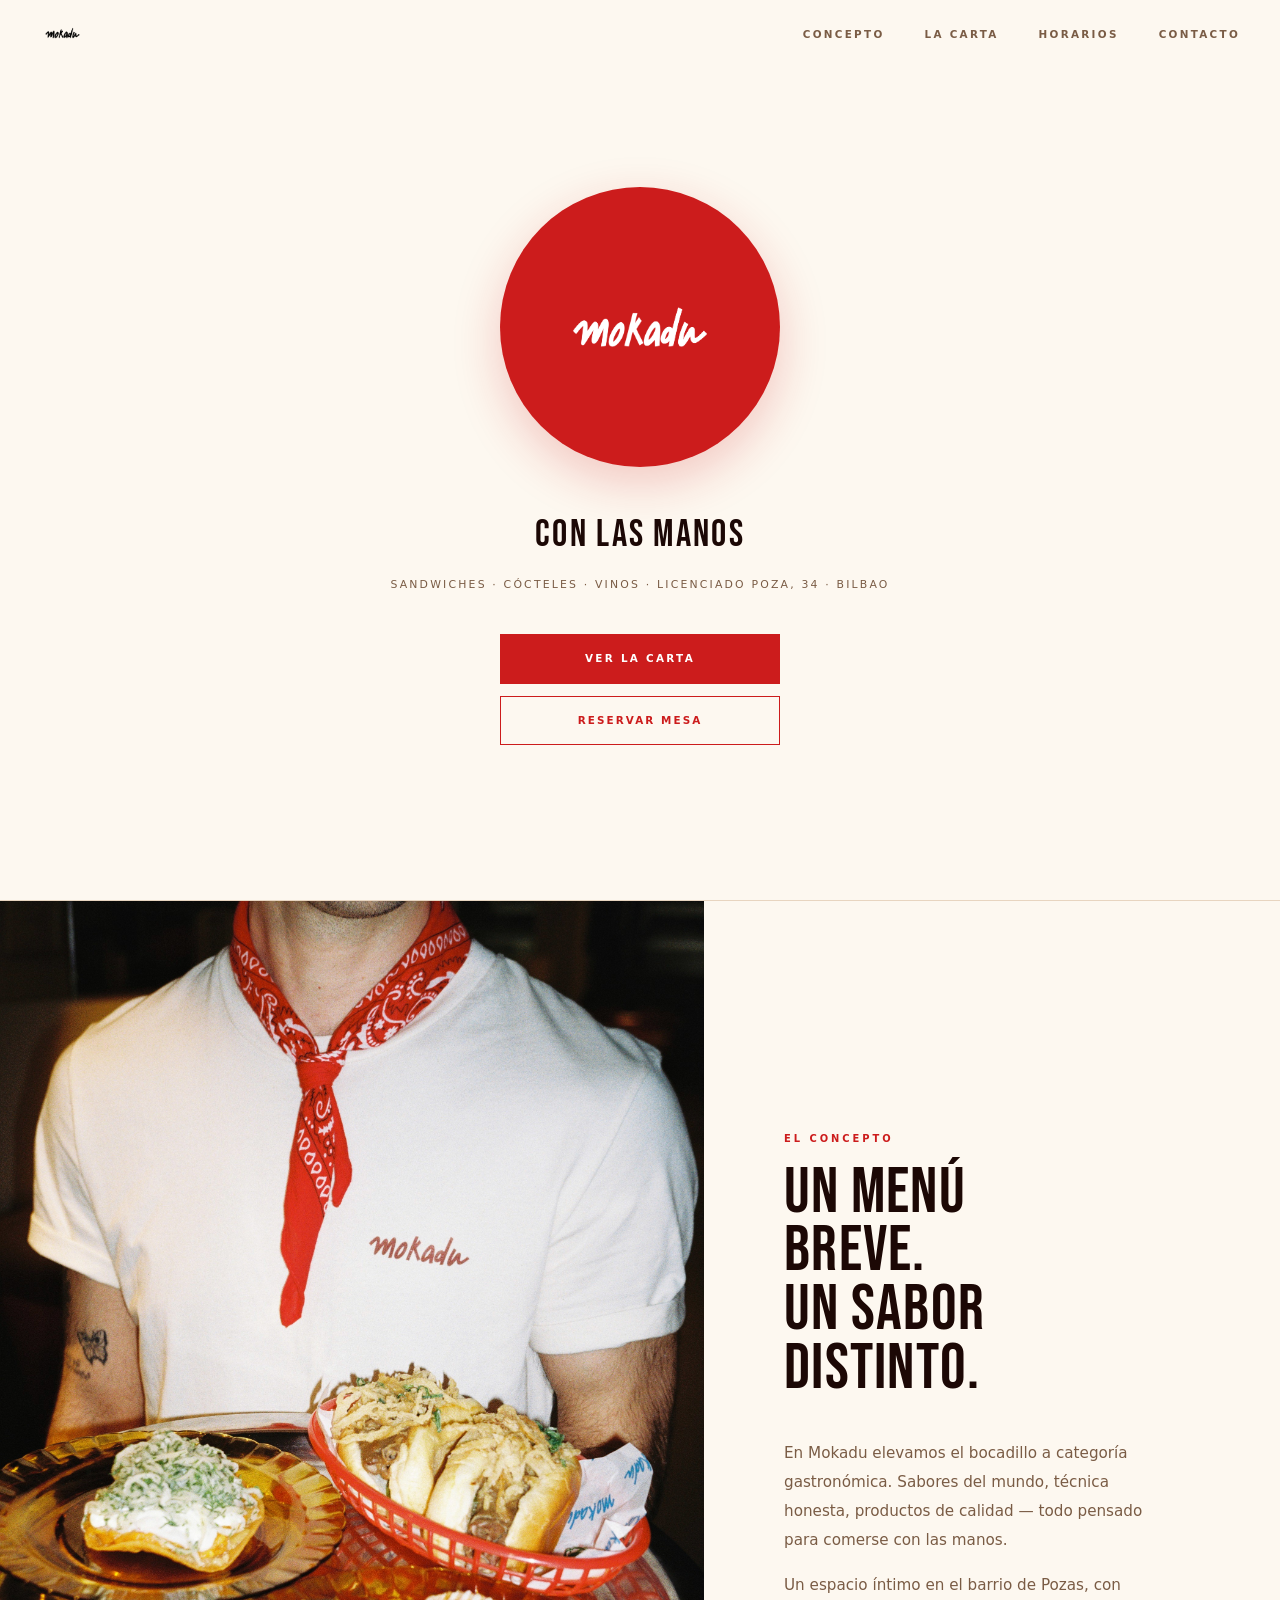
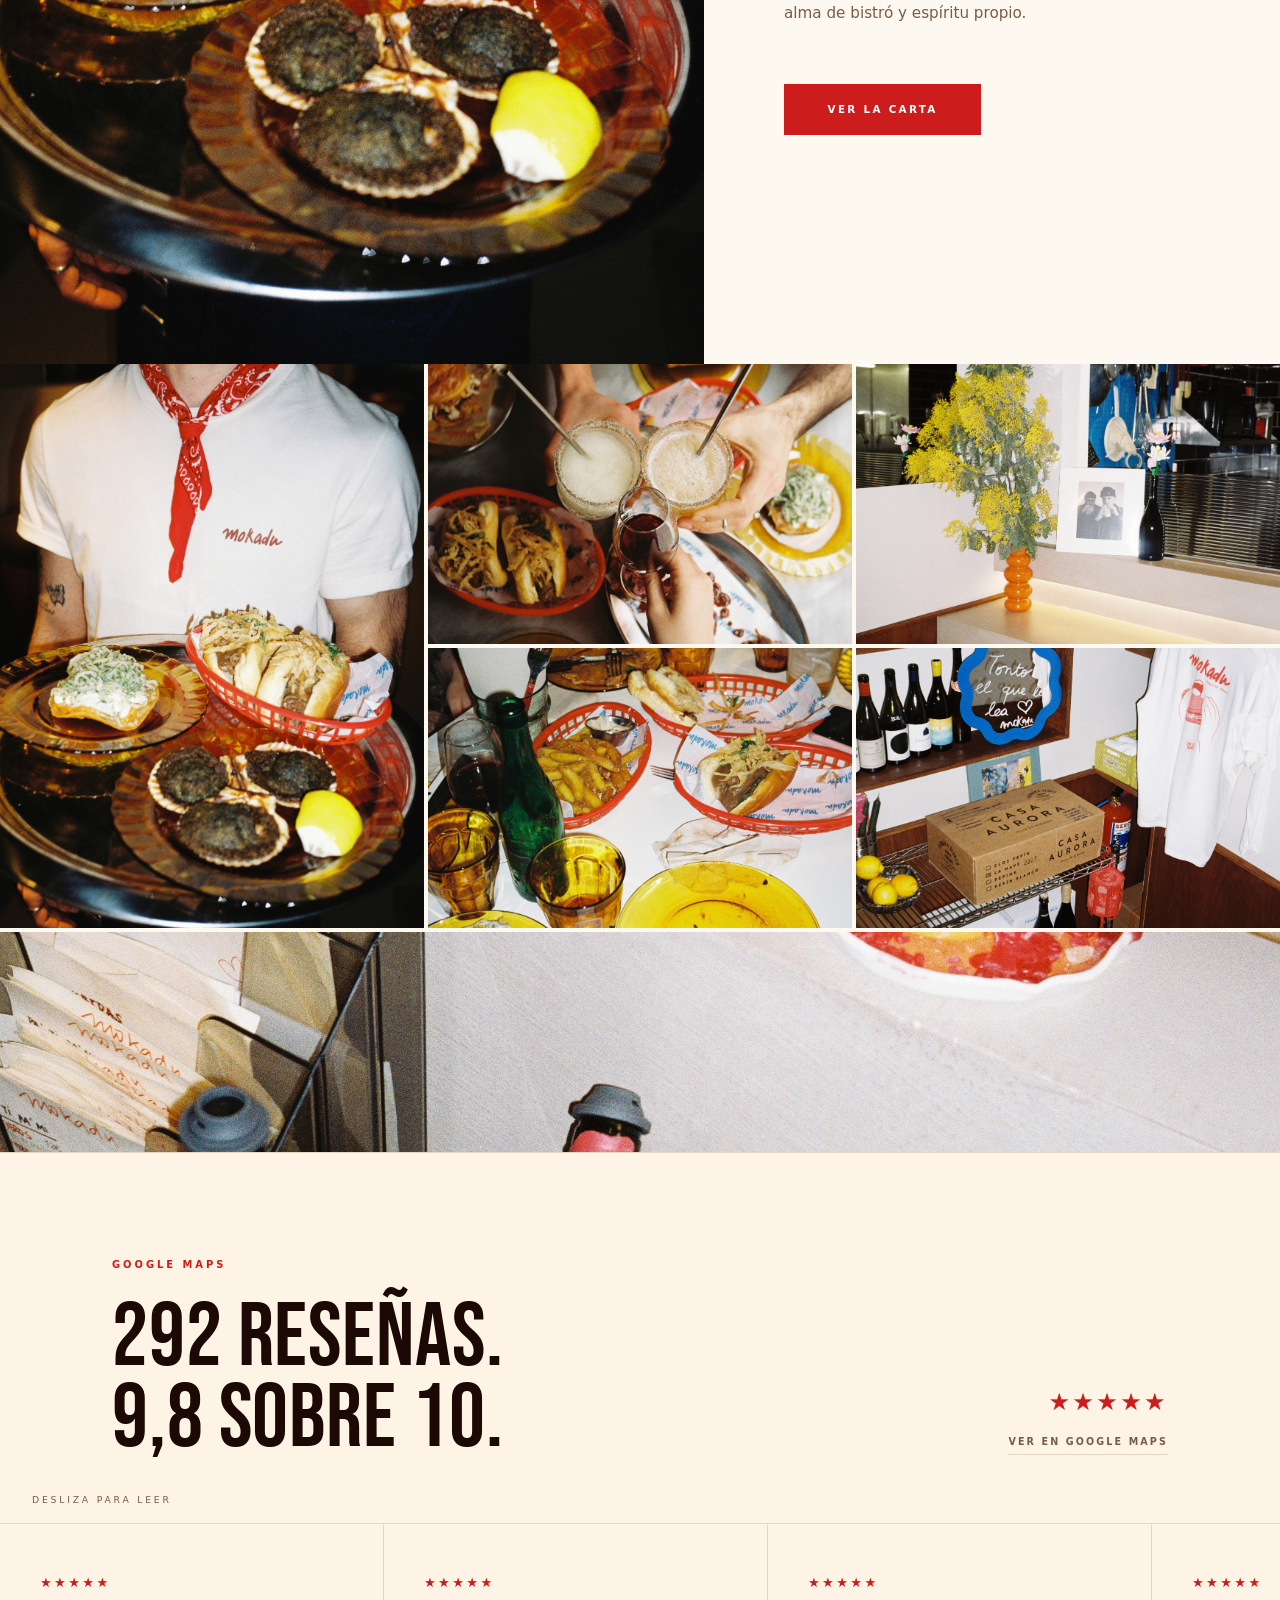
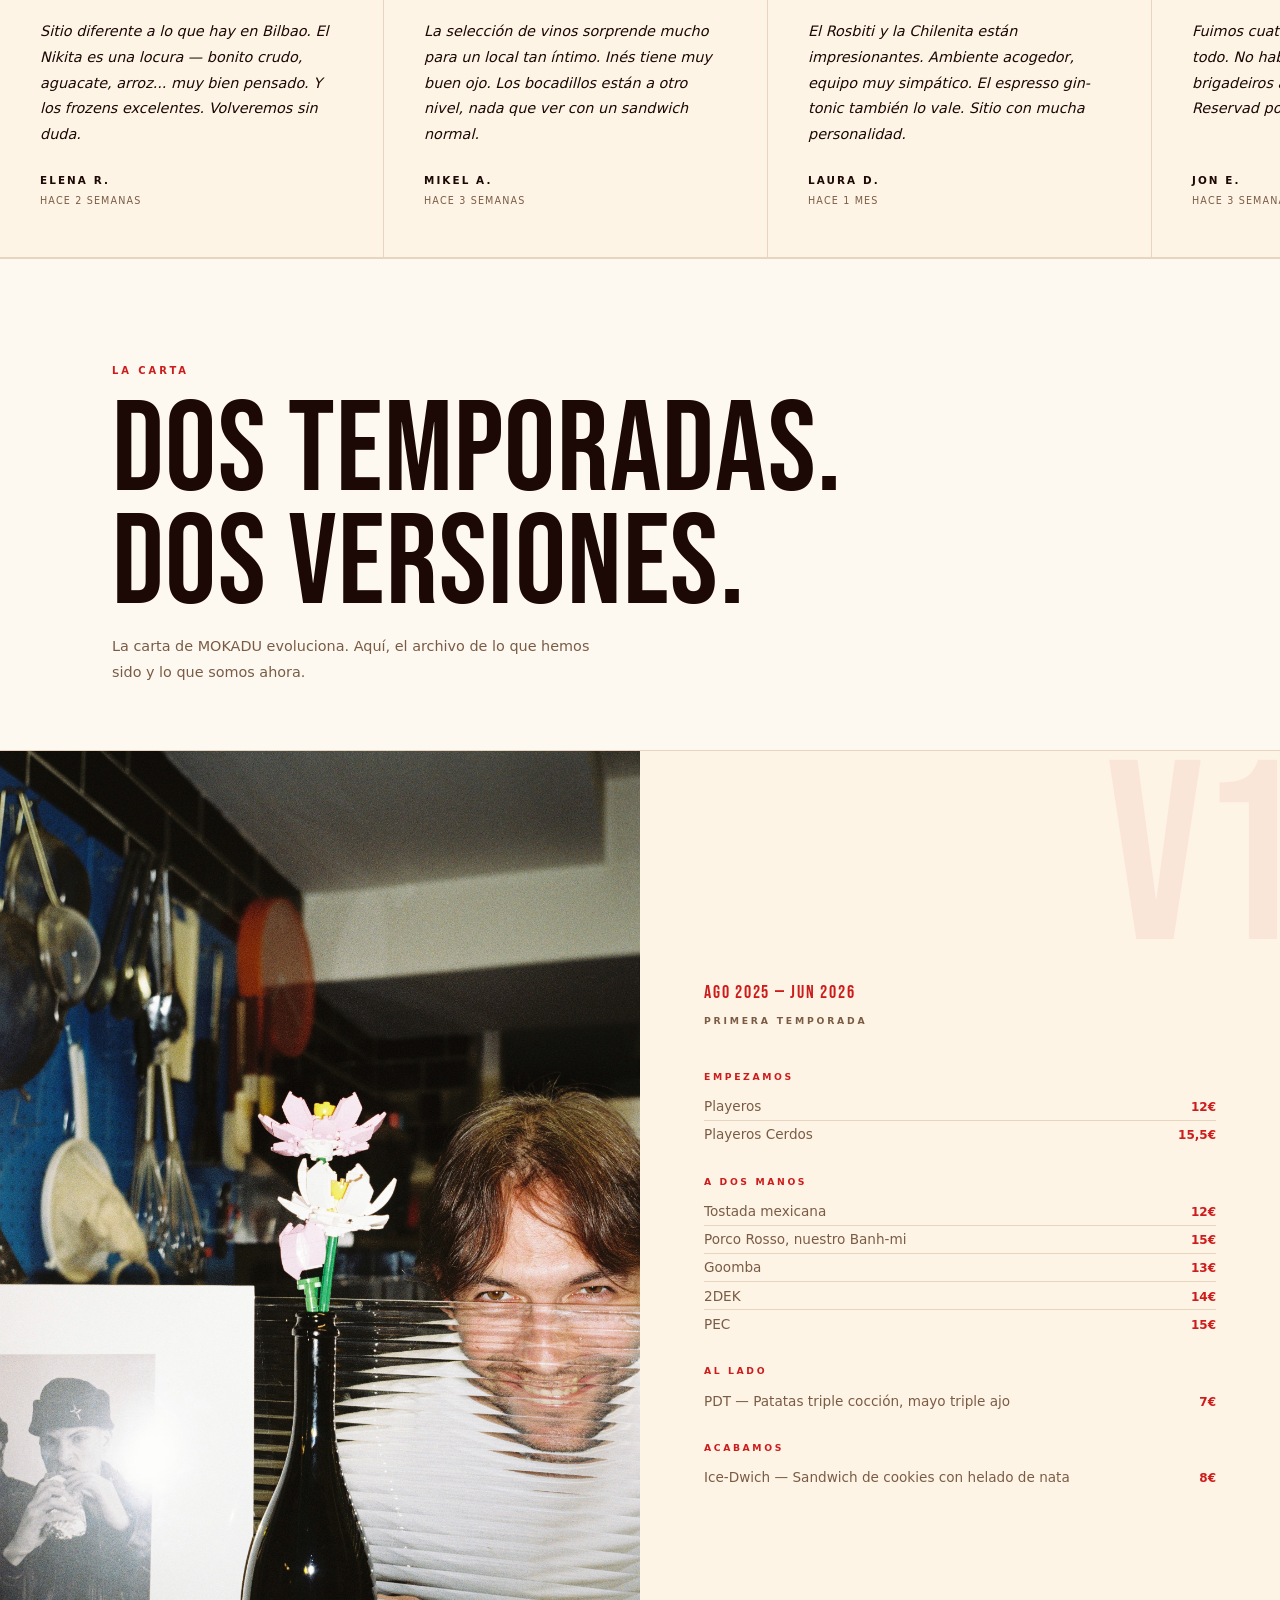
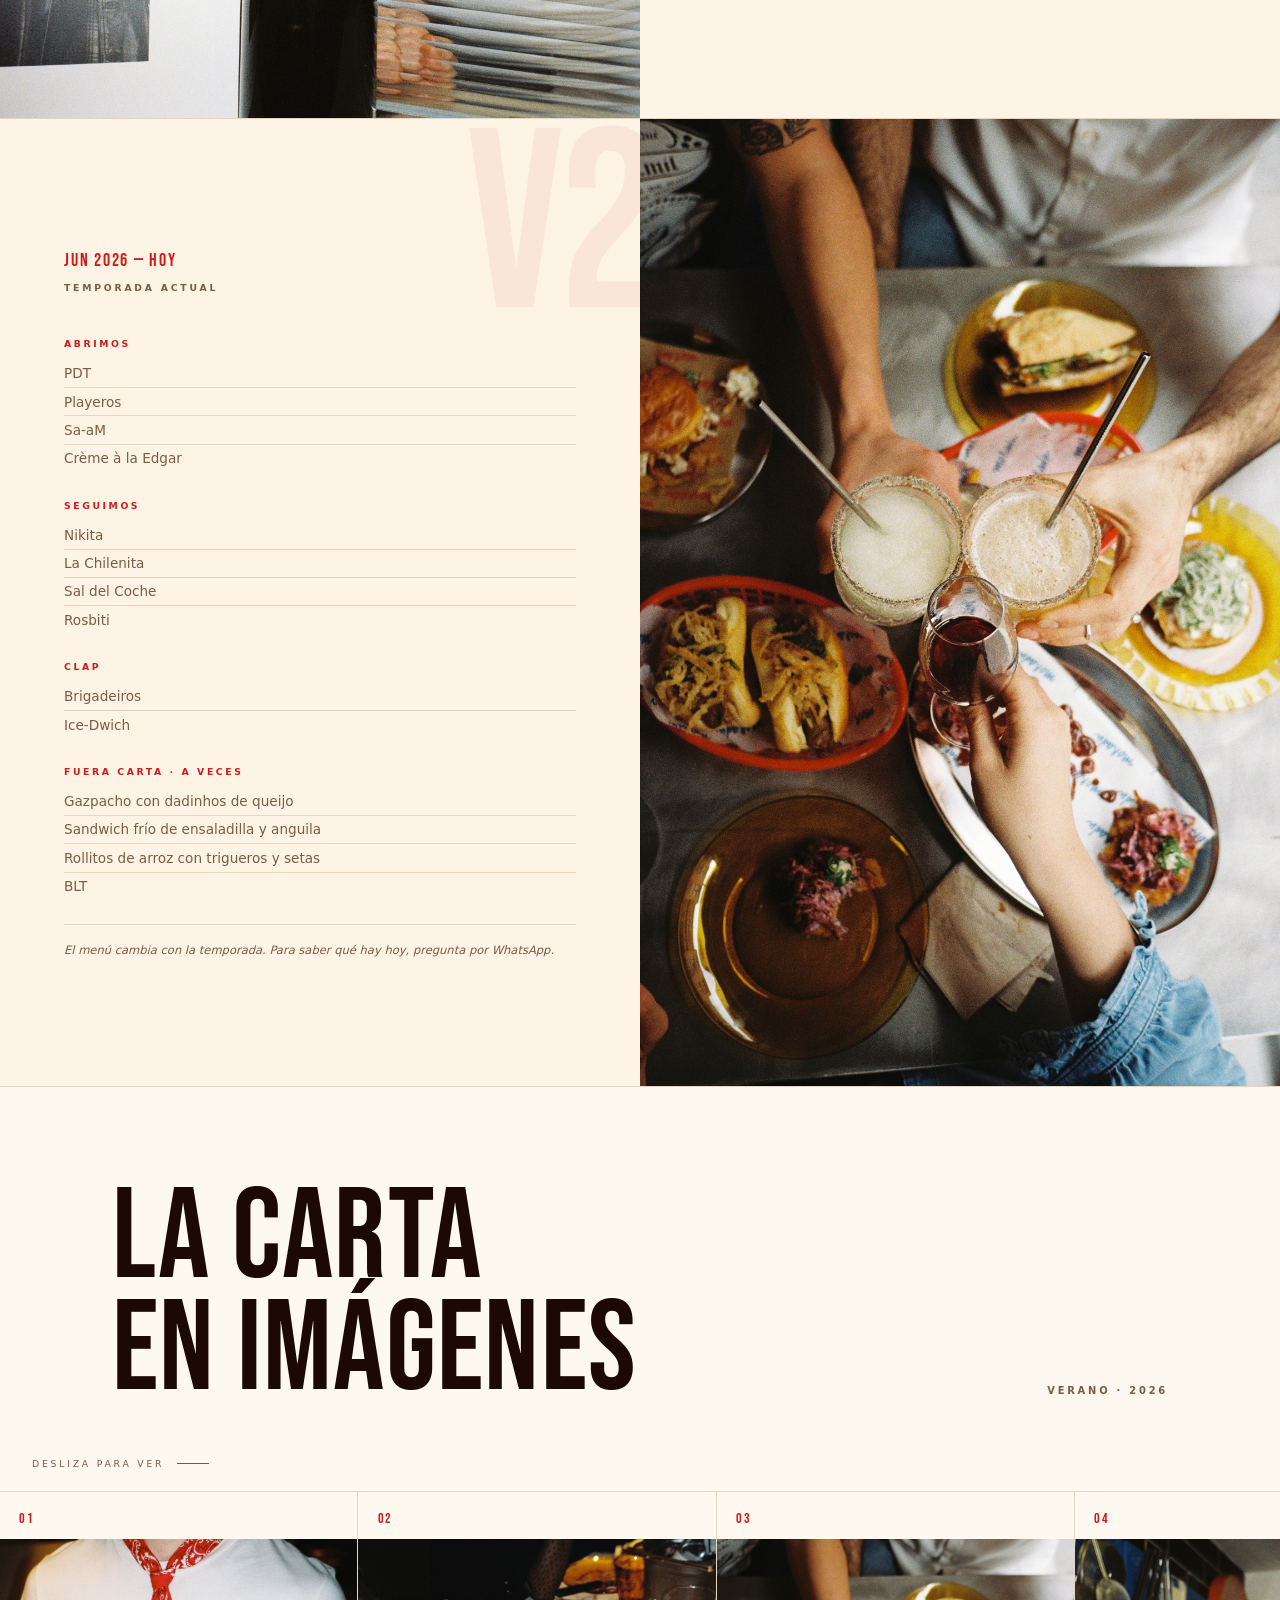
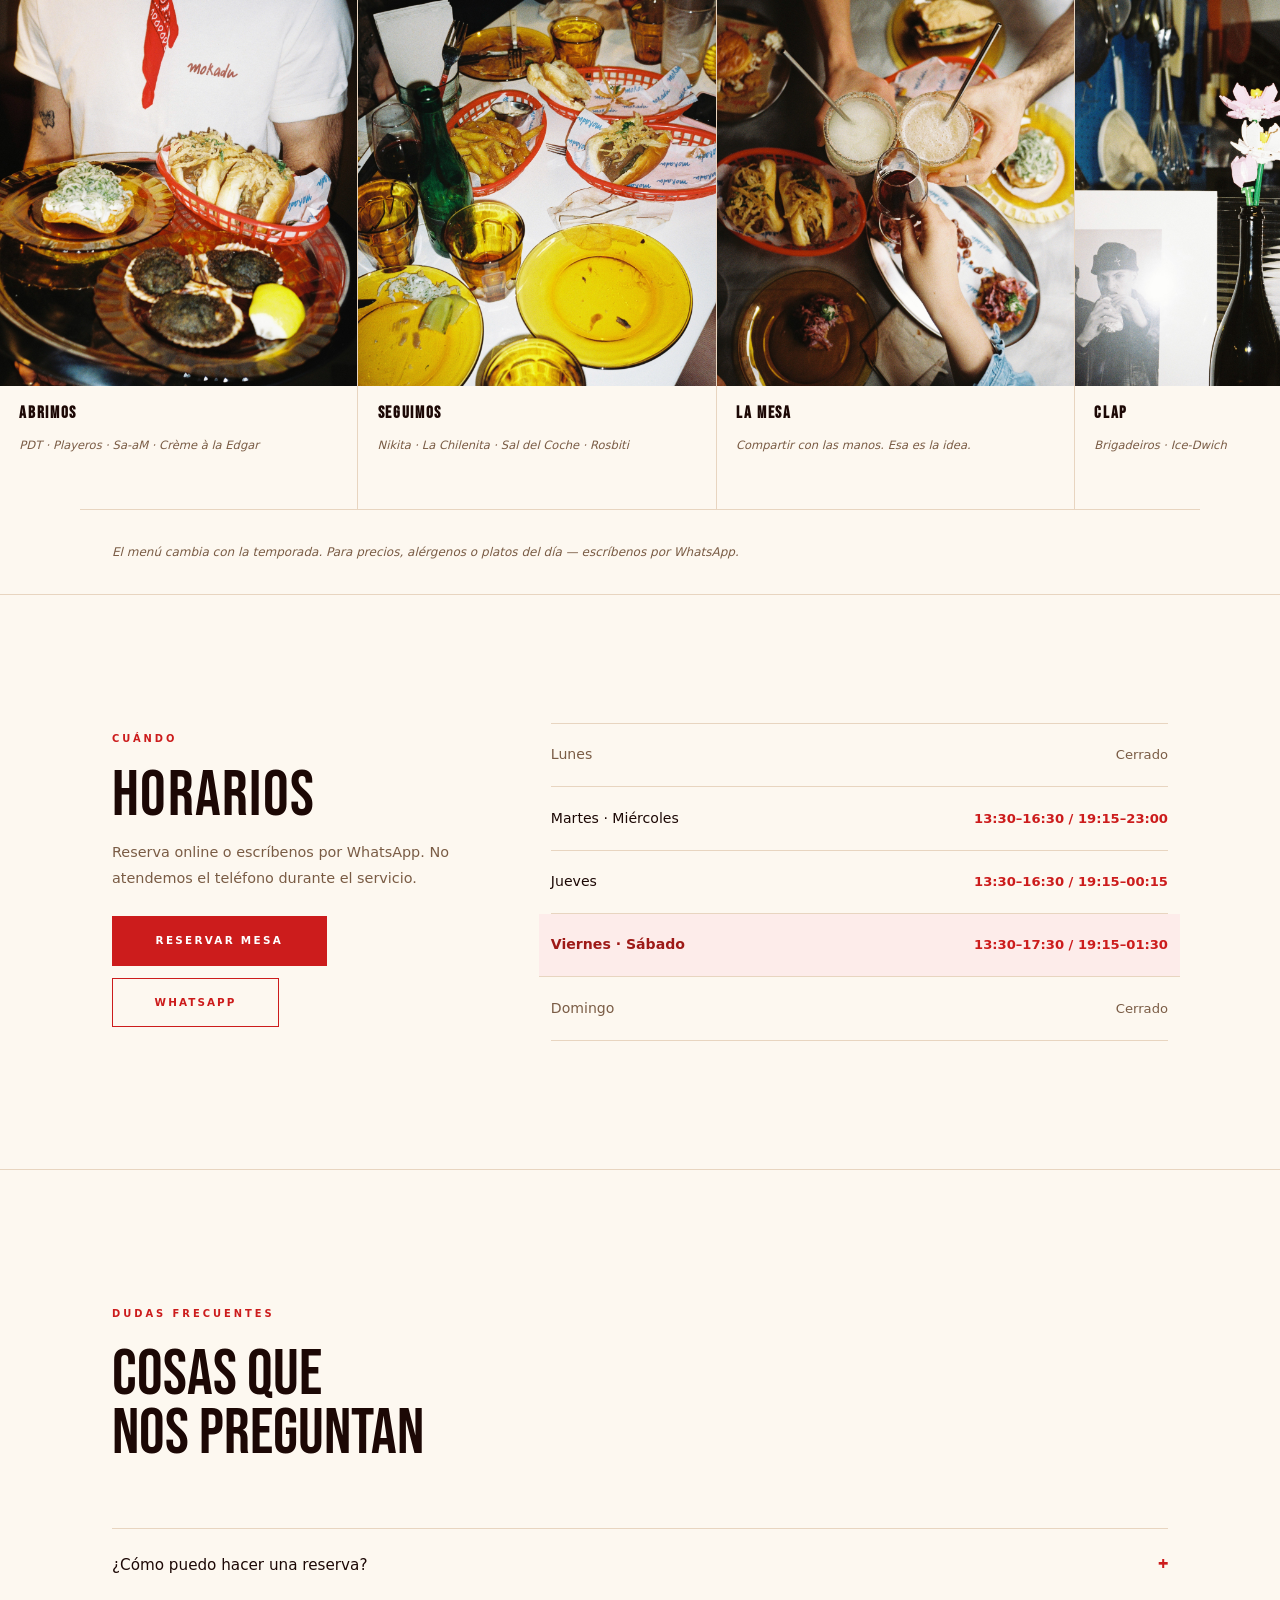
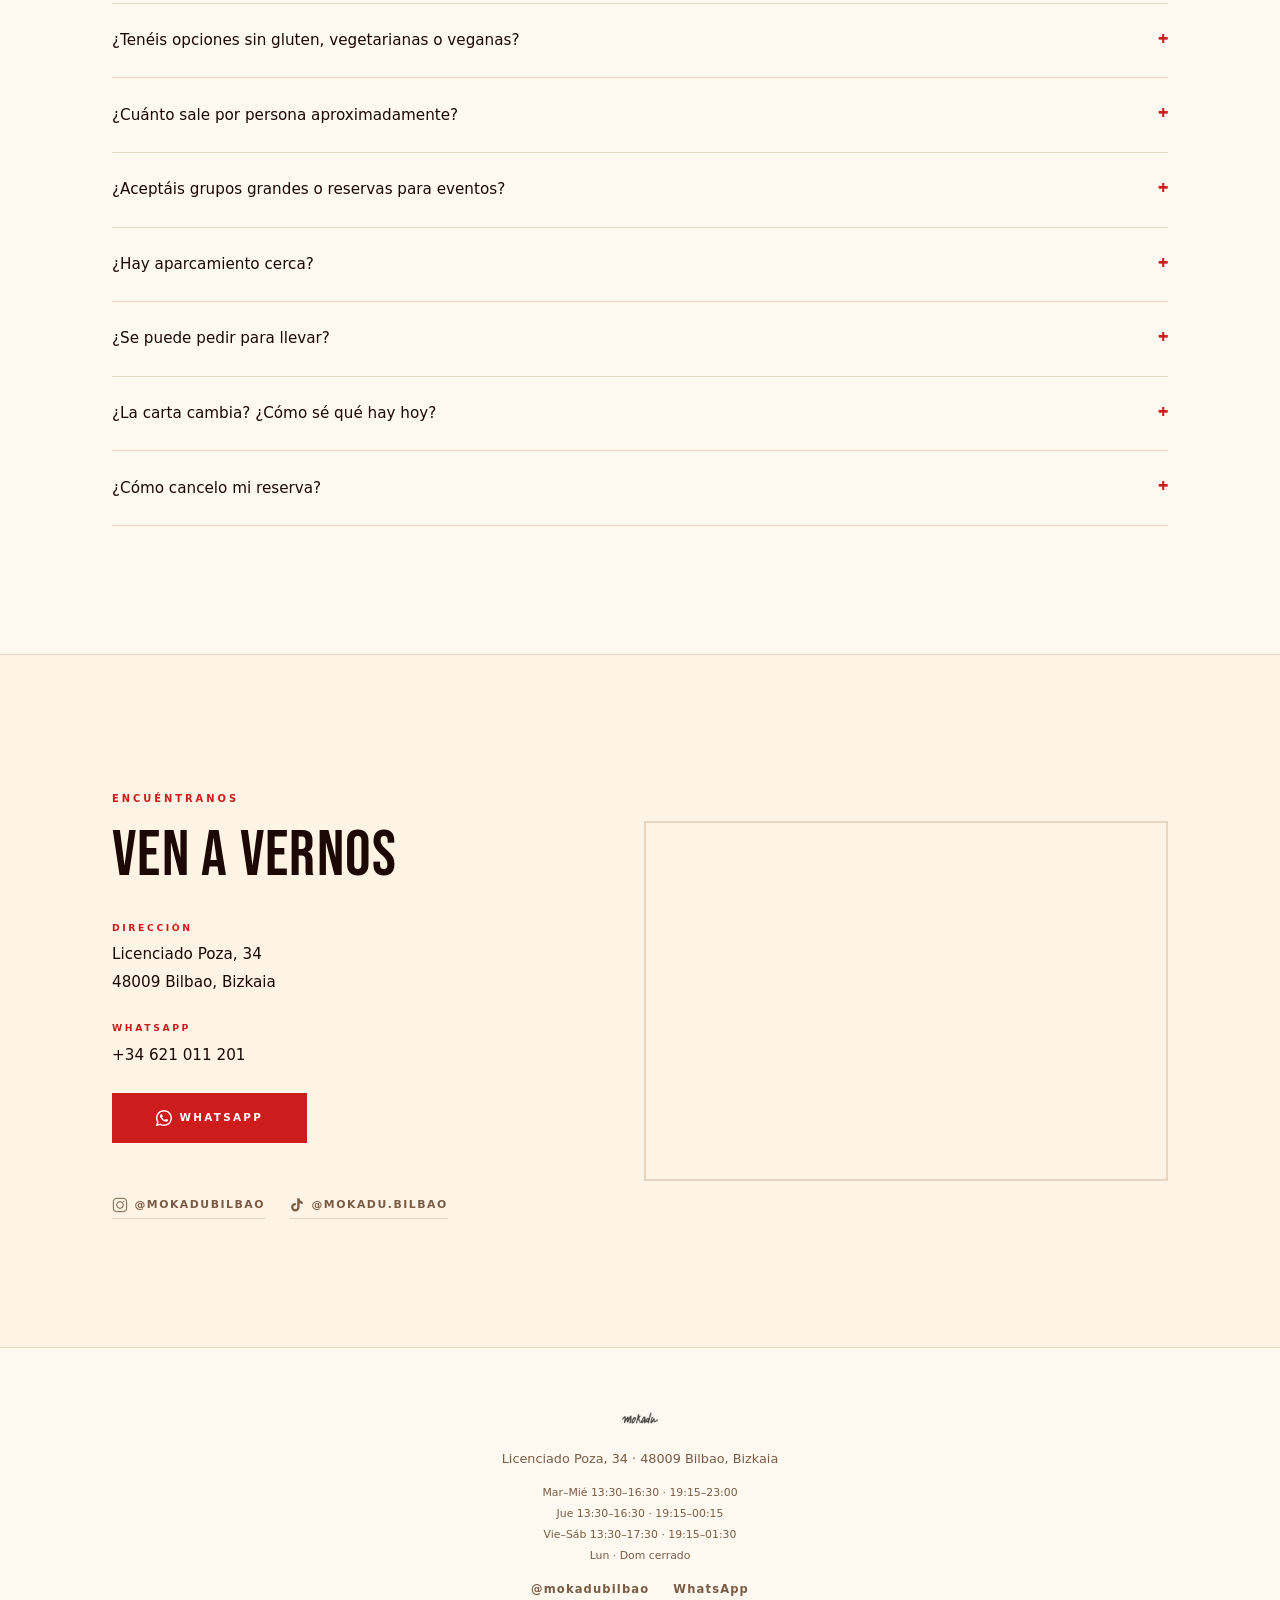
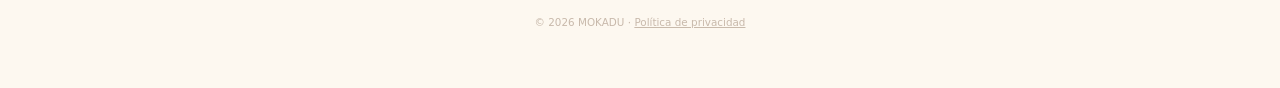
==== index.full.html @ 69df867a "chore: página próximamente mientras la web no está lista La web completa queda guardada en index.ful" ====
<!DOCTYPE html>
<html lang="es">
<head>
  <meta charset="UTF-8">
  <meta name="viewport" content="width=device-width, initial-scale=1.0">
  <meta name="robots" content="noindex, nofollow">
  <meta name="description" content="MOKADU — Restaurante de bocadillos, cócteles y vinos en el Ensanche de Bilbao. Licenciado Poza, 34. Cocina con las manos, sabores del mundo.">
  <meta name="keywords" content="restaurante Bilbao, bocadillos gourmet Bilbao, cócteles Bilbao, Licenciado Poza, bistro Bilbao, Ensanche Bilbao, sandwich Bilbao, mokadu">
  <meta property="og:title" content="MOKADU — Bilbao">
  <meta property="og:description" content="Bocadillos, cócteles y vinos en el corazón del Ensanche. Con las manos. Licenciado Poza, 34.">
  <meta property="og:type" content="restaurant">
  <title>MOKADU — Bocadillos, cócteles y vinos · Bilbao</title>
  <link rel="icon" type="image/png" href="img/logo-m.png">
  <link rel="stylesheet" href="css/style.css">
  <!-- BLOCK:colors -->
<style>:root {--bg:#fdf8f0;--bg-2:#fef4e6;--fg:#1c0805;--fg-muted:#7a5c45;--red:#cc1c1c;--red-dk:#9e1a17;--red-lt:#fdecea;--border:#e8d5c0;}</style>
<!-- /BLOCK:colors -->
</head>
<body>

  <!-- NAV -->
  <nav id="nav">
    <a href="#hero" class="nav-logo" aria-label="MOKADU — inicio">
      <img src="img/logo-negro.png" alt="MOKADU" class="nav-logo-img">
    </a>
    <button class="nav-toggle" aria-label="Abrir menú" aria-expanded="false">
      <span></span><span></span><span></span>
    </button>
    <ul class="nav-links" role="list">
      <li><a href="#concepto">Concepto</a></li>
      <li><a href="#historia">La carta</a></li>
      <li><a href="#horarios">Horarios</a></li>
      <li><a href="#contacto">Contacto</a></li>
    </ul>
  </nav>

  <!-- HERO -->
  <section id="hero">
    <div class="hero-content">
      <div class="hero-logo-circle" aria-label="MOKADU">
        <img src="img/logo-negro.png" alt="MOKADU">
      </div>
      <p class="hero-tagline">Con las manos</p>
      <p class="hero-sub">Sandwiches · Cócteles · Vinos · Licenciado Poza, 34 · Bilbao</p>
      <div class="hero-btns">
        <a href="#historia" class="btn-primary">Ver la carta</a>
        <a href="https://mokadu.myrestoo.net/v2?view=reservation&lang=es" target="_blank" rel="noopener noreferrer" class="btn-secondary">Reservar mesa</a>
      </div>
    </div>
  </section>

  <!-- CONCEPTO -->
  <section id="concepto">
    <div class="concepto-split-foto">
      <img src="img/foto-staff.jpg" alt="MOKADU — Con las manos, Bilbao">
    </div>
    <div class="concepto-split-texto reveal">
      <span class="section-label">El concepto</span>
      <h2>Un menú<br>breve.<br>Un sabor<br>distinto.</h2>
      <div class="concepto-body">
        <p>En Mokadu elevamos el bocadillo a categoría gastronómica. Sabores del mundo, técnica honesta, productos de calidad — todo pensado para comerse con las manos.</p>
        <p>Un espacio íntimo en el barrio de Pozas, con alma de bistró y espíritu propio.</p>
      </div>
      <a href="#historia" class="btn-primary">Ver la carta</a>
    </div>
  </section>

  <!-- FOTOS -->
  <section id="fotos" class="fotos-section">
    <div class="fotos-grid">
      <div class="foto-slot foto-slot--tall">
        <img src="img/foto-staff.jpg" alt="MOKADU — Con las manos">
      </div>
      <div class="foto-slot">
        <img src="img/foto-mesa.jpg" alt="La mesa completa en MOKADU">
      </div>
      <div class="foto-slot">
        <img src="img/foto-interior.jpg" alt="Interior de MOKADU">
      </div>
      <div class="foto-slot">
        <img src="img/foto-platos.jpg" alt="Platos en MOKADU">
      </div>
      <div class="foto-slot">
        <img src="img/foto-vinos.jpg" alt="Selección de vinos de pequeños productores">
      </div>
      <div class="foto-slot foto-slot--wide">
        <img src="img/foto-bar.jpg" alt="MOKADU — ambiente y vinos">
      </div>
    </div>
  </section>

  <!-- RESEÑAS -->
  <section id="resenas">

    <div class="resenas-header">
      <div class="resenas-titulo reveal">
        <span class="section-label">Google Maps</span>
        <h2>292 reseñas.<br>9,8 sobre 10.</h2>
      </div>
      <div class="resenas-meta reveal" aria-label="9,8 sobre 10 en Google Maps">
        <span class="resenas-stars-big">★★★★★</span>
        <a href="https://maps.google.com/?q=Mokadu+Licenciado+Poza+34+Bilbao" target="_blank" rel="noopener noreferrer" class="resenas-gmaps-link">Ver en Google Maps</a>
      </div>
    </div>

    <p class="resenas-scroll-hint">Desliza para leer</p>

    <div class="resenas-track" role="list">
      <!-- BLOCK:resenas -->
<div class="resena-card" role="listitem"><div class="resena-stars">★★★★★</div><p class="resena-texto">Sitio diferente a lo que hay en Bilbao. El Nikita es una locura — bonito crudo, aguacate, arroz... muy bien pensado. Y los frozens excelentes. Volveremos sin duda.</p><div class="resena-autor"><span class="resena-nombre">Elena R.</span><span class="resena-tiempo">Hace 2 semanas</span></div></div>
      <div class="resena-card" role="listitem"><div class="resena-stars">★★★★★</div><p class="resena-texto">La selección de vinos sorprende mucho para un local tan íntimo. Inés tiene muy buen ojo. Los bocadillos están a otro nivel, nada que ver con un sandwich normal.</p><div class="resena-autor"><span class="resena-nombre">Mikel A.</span><span class="resena-tiempo">Hace 3 semanas</span></div></div>
      <div class="resena-card" role="listitem"><div class="resena-stars">★★★★★</div><p class="resena-texto">El Rosbiti y la Chilenita están impresionantes. Ambiente acogedor, equipo muy simpático. El espresso gin-tonic también lo vale. Sitio con mucha personalidad.</p><div class="resena-autor"><span class="resena-nombre">Laura D.</span><span class="resena-tiempo">Hace 1 mes</span></div></div>
      <div class="resena-card" role="listitem"><div class="resena-stars">★★★★★</div><p class="resena-texto">Fuimos cuatro a cenar y pedimos casi todo. No había ningún plato malo. Los brigadeiros al final son adictivos. Reservad porque tiene poca mesa.</p><div class="resena-autor"><span class="resena-nombre">Jon E.</span><span class="resena-tiempo">Hace 3 semanas</span></div></div>
      <div class="resena-card" role="listitem"><div class="resena-stars">★★★★★</div><p class="resena-texto">De los mejores sitios que hemos probado en el Ensanche. El PDT para empezar es obligatorio. La carta cambia con la temporada, lo que mantiene las ganas de volver.</p><div class="resena-autor"><span class="resena-nombre">Itziar B.</span><span class="resena-tiempo">Hace 2 meses</span></div></div>
      <div class="resena-card" role="listitem"><div class="resena-stars">★★★★★</div><p class="resena-texto">Descubrimiento del año en Bilbao. Cócteles de calidad, vinos de pequeños productores muy bien seleccionados y comida muy elaborada. Todo a precio razonable.</p><div class="resena-autor"><span class="resena-nombre">Carlos V.</span><span class="resena-tiempo">Hace 1 mes</span></div></div>
<!-- /BLOCK:resenas -->
    </div>

  </section>

  <!-- HISTORIA DEL MENÚ -->
  <section id="historia">

    <div class="historia-intro reveal">
      <span class="section-label">La carta</span>
      <h2>Dos temporadas.<br>Dos versiones.</h2>
      <p>La carta de MOKADU evoluciona. Aquí, el archivo de lo que hemos sido y lo que somos ahora.</p>
    </div>

    <!-- BLOCK:historia -->
    <div class="hist-version v1 reveal">
      <div class="hist-foto">
        <img src="img/foto-cocina.jpg" alt="Mokadu V1 — la primera carta">
      </div>
      <div class="hist-texto">
        <span class="hist-v-bg" aria-hidden="true">V1</span>
        <p class="hist-fecha">Ago 2025 — Jun 2026</p>
        <span class="hist-v-label">Primera temporada</span>
        <div class="hist-menu">
          <div>
            <p class="hist-cat">Empezamos</p>
            <ul class="hist-platos">
              <li><span>Playeros</span><span class="hist-precio">12€</span></li>
              <li><span>Playeros Cerdos</span><span class="hist-precio">15,5€</span></li>
            </ul>
          </div>
          <div>
            <p class="hist-cat">A dos manos</p>
            <ul class="hist-platos">
              <li><span>Tostada mexicana</span><span class="hist-precio">12€</span></li>
              <li><span>Porco Rosso, nuestro Banh-mi</span><span class="hist-precio">15€</span></li>
              <li><span>Goomba</span><span class="hist-precio">13€</span></li>
              <li><span>2DEK</span><span class="hist-precio">14€</span></li>
              <li><span>PEC</span><span class="hist-precio">15€</span></li>
            </ul>
          </div>
          <div>
            <p class="hist-cat">Al lado</p>
            <ul class="hist-platos">
              <li><span>PDT — Patatas triple cocción, mayo triple ajo</span><span class="hist-precio">7€</span></li>
            </ul>
          </div>
          <div>
            <p class="hist-cat">Acabamos</p>
            <ul class="hist-platos">
              <li><span>Ice-Dwich — Sandwich de cookies con helado de nata</span><span class="hist-precio">8€</span></li>
            </ul>
          </div>
        </div>
      </div>
    </div>

    <div class="hist-version v2 reveal">
      <div class="hist-foto">
        <img src="img/foto-mesa.jpg" alt="Mokadu V2 — la carta actual">
      </div>
      <div class="hist-texto">
        <span class="hist-v-bg" aria-hidden="true">V2</span>
        <p class="hist-fecha">Jun 2026 — Hoy</p>
        <span class="hist-v-label">Temporada actual</span>
        <div class="hist-menu">
          <div>
            <p class="hist-cat">Abrimos</p>
            <ul class="hist-platos">
              <li>PDT</li>
              <li>Playeros</li>
              <li>Sa-aM</li>
              <li>Crème à la Edgar</li>
            </ul>
          </div>
          <div>
            <p class="hist-cat">Seguimos</p>
            <ul class="hist-platos">
              <li>Nikita</li>
              <li>La Chilenita</li>
              <li>Sal del Coche</li>
              <li>Rosbiti</li>
            </ul>
          </div>
          <div>
            <p class="hist-cat">Clap</p>
            <ul class="hist-platos">
              <li>Brigadeiros</li>
              <li>Ice-Dwich</li>
            </ul>
          </div>
          <div>
            <p class="hist-cat">Fuera carta · A veces</p>
            <ul class="hist-platos">
              <li>Gazpacho con dadinhos de queijo</li>
              <li>Sandwich frío de ensaladilla y anguila</li>
              <li>Rollitos de arroz con trigueros y setas</li>
              <li>BLT</li>
            </ul>
          </div>
        </div>
        <p class="hist-note">El menú cambia con la temporada. Para saber qué hay hoy, pregunta por WhatsApp.</p>
      </div>
    </div>
<!-- /BLOCK:historia -->

  </section>

  <!-- CARTA — Fotos -->
  <section id="carta">

    <div class="carta-header reveal">
      <h2>La carta<br>en imágenes</h2>
      <span class="carta-season">Verano · 2026</span>
    </div>

    <p class="carta-scroll-hint">Desliza para ver</p>

    <div class="carta-scroll-track" role="list">
      <!-- BLOCK:carta_carrusel -->
      <div class="carta-foto-item" role="listitem">
        <span class="carta-num">01</span>
        <div class="carta-img-wrap">
          <img src="img/foto-staff.jpg" alt="Abrimos — para empezar">
        </div>
        <div class="carta-caption">
          <strong>Abrimos</strong>
          <span>PDT · Playeros · Sa-aM · Crème à la Edgar</span>
        </div>
      </div>

      <div class="carta-foto-item" role="listitem">
        <span class="carta-num">02</span>
        <div class="carta-img-wrap">
          <img src="img/foto-platos.jpg" alt="Seguimos — los platos principales">
        </div>
        <div class="carta-caption">
          <strong>Seguimos</strong>
          <span>Nikita · La Chilenita · Sal del Coche · Rosbiti</span>
        </div>
      </div>

      <div class="carta-foto-item" role="listitem">
        <span class="carta-num">03</span>
        <div class="carta-img-wrap">
          <img src="img/foto-mesa.jpg" alt="La mesa completa">
        </div>
        <div class="carta-caption">
          <strong>La mesa</strong>
          <span>Compartir con las manos. Esa es la idea.</span>
        </div>
      </div>

      <div class="carta-foto-item" role="listitem">
        <span class="carta-num">04</span>
        <div class="carta-img-wrap">
          <img src="img/foto-cocina.jpg" alt="Clap — los postres">
        </div>
        <div class="carta-caption">
          <strong>Clap</strong>
          <span>Brigadeiros · Ice-Dwich</span>
        </div>
      </div>

      <div class="carta-foto-item" role="listitem">
        <span class="carta-num">05</span>
        <div class="carta-img-wrap">
          <img src="img/foto-bar.jpg" alt="Cócteles de autor">
        </div>
        <div class="carta-caption">
          <strong>Cócteles</strong>
          <span>Espresso Martini · Margabirra · Margarita Frozen · Porn Star</span>
        </div>
      </div>

      <div class="carta-foto-item" role="listitem">
        <span class="carta-num">06</span>
        <div class="carta-img-wrap">
          <img src="img/foto-vinos.jpg" alt="Vinos de pequeños productores">
        </div>
        <div class="carta-caption">
          <strong>Vinos</strong>
          <span>Selección de pequeños productores. Curada por Inés.</span>
        </div>
      </div>

      <div class="carta-foto-item" role="listitem">
        <span class="carta-num">07</span>
        <div class="carta-img-wrap">
          <img src="img/foto-interior.jpg" alt="El local — Licenciado Poza, 34">
        </div>
        <div class="carta-caption">
          <strong>El local</strong>
          <span>Licenciado Poza, 34 · Bilbao · Barrio de Pozas</span>
        </div>
      </div>

      <div class="carta-foto-item" role="listitem">
        <span class="carta-num">08</span>
        <div class="carta-img-wrap">
          <img src="img/foto-cocina2.jpg" alt="Detrás de la barra">
        </div>
        <div class="carta-caption">
          <strong>Detrás</strong>
          <span>La cocina de MOKADU. Donde empieza todo.</span>
        </div>
      </div>
<!-- /BLOCK:carta_carrusel -->
    </div>

    <p class="carta-footer-note">
      El menú cambia con la temporada. Para precios, alérgenos o platos del día — escríbenos por WhatsApp.
    </p>

  </section>

  <!-- HORARIOS -->
  <section id="horarios">
    <div class="container">
      <div class="horarios-grid">
        <div class="horarios-intro reveal">
          <span class="section-label">Cuándo</span>
          <h2>Horarios</h2>
          <p>Reserva online o escríbenos por WhatsApp. No atendemos el teléfono durante el servicio.</p>
          <a href="https://mokadu.myrestoo.net/v2?view=reservation&lang=es" target="_blank" rel="noopener noreferrer" class="btn-primary">Reservar mesa</a>
          <a href="https://wa.me/34621011201" target="_blank" rel="noopener noreferrer" class="btn-secondary" style="margin-top:0.75rem;">WhatsApp</a>
        </div>
        <div class="horarios-tabla reveal">
          <!-- BLOCK:horarios_tabla -->
          <div class="dia-row closed">
            <span class="dia">Lunes</span>
            <span class="hora">Cerrado</span>
          </div>
          <div class="dia-row">
            <span class="dia">Martes · Miércoles</span>
            <span class="hora">13:30–16:30 / 19:15–23:00</span>
          </div>
          <div class="dia-row">
            <span class="dia">Jueves</span>
            <span class="hora">13:30–16:30 / 19:15–00:15</span>
          </div>
          <div class="dia-row highlight">
            <span class="dia">Viernes · Sábado</span>
            <span class="hora">13:30–17:30 / 19:15–01:30</span>
          </div>
          <div class="dia-row closed">
            <span class="dia">Domingo</span>
            <span class="hora">Cerrado</span>
          </div>
<!-- /BLOCK:horarios_tabla -->
        </div>
      </div>
    </div>
  </section>

  <!-- PREGUNTAS FRECUENTES -->
  <section id="faq">
    <div class="container">

      <div class="faq-header reveal">
        <span class="section-label">Dudas frecuentes</span>
        <h2>Cosas que<br>nos preguntan</h2>
      </div>

      <div class="faq-list">
        <!-- BLOCK:faq -->
        <div class="faq-item">
          <button class="faq-q" aria-expanded="false">¿Cómo puedo hacer una reserva?</button>
          <div class="faq-a" role="region">Por <a href="https://mokadu.myrestoo.net/v2?view=reservation&lang=es" target="_blank" rel="noopener noreferrer">Restoo</a> (disponible 24h online) o escribiéndonos por WhatsApp. No atendemos el teléfono durante el servicio, así que reserva siempre por uno de esos dos canales.</div>
        </div>

        <div class="faq-item">
          <button class="faq-q" aria-expanded="false">¿Tenéis opciones sin gluten, vegetarianas o veganas?</button>
          <div class="faq-a" role="region">Sí. En la carta marcamos SG (sin gluten), AE (apto embarazadas), V (vegetariano) y Veg (vegano). Importante: todo puede contener trazas de gluten. Si tienes alergia grave, avísanos al reservar o al llegar.</div>
        </div>

        <div class="faq-item">
          <button class="faq-q" aria-expanded="false">¿Cuánto sale por persona aproximadamente?</button>
          <div class="faq-a" role="region">Unos 25–35€ por persona con bebida. Los entrantes van de 7 a 12,5€, los principales de 13 a 17€ y los postres de 6,80 a 8,50€. Los cócteles y frozens de 6,5 a 12€.</div>
        </div>

        <div class="faq-item">
          <button class="faq-q" aria-expanded="false">¿Aceptáis grupos grandes o reservas para eventos?</button>
          <div class="faq-a" role="region">Tenemos capacidad para más de 40 comensales. Para grupos o cumpleaños escríbenos por WhatsApp con antelación para coordinar. No hacemos cierres privados del local fuera de nuestro horario habitual.</div>
        </div>

        <div class="faq-item">
          <button class="faq-q" aria-expanded="false">¿Hay aparcamiento cerca?</button>
          <div class="faq-a" role="region">Sí, hay zona OTA delante del local y un parking público en la misma calle Licenciado Poza a pocos metros. También hay parada de EuskoTren y metro (Indautxu) a 5 minutos a pie.</div>
        </div>

        <div class="faq-item">
          <button class="faq-q" aria-expanded="false">¿Se puede pedir para llevar?</button>
          <div class="faq-a" role="region">No, los bocadillos están pensados para disfrutarlos en el momento y en el local. No hacemos servicio de take away ni delivery.</div>
        </div>

        <div class="faq-item">
          <button class="faq-q" aria-expanded="false">¿La carta cambia? ¿Cómo sé qué hay hoy?</button>
          <div class="faq-a" role="region">Sí, la carta evoluciona con la temporada y de vez en cuando hay platos fuera de carta. Para saber qué hay hoy o si hay especiales, escríbenos por WhatsApp — respondemos rápido.</div>
        </div>

        <div class="faq-item">
          <button class="faq-q" aria-expanded="false">¿Cómo cancelo mi reserva?</button>
          <div class="faq-a" role="region">Entra en <a href="https://mokadu.myrestoo.net/v2?view=reservation&lang=es" target="_blank" rel="noopener noreferrer">Restoo</a> y gestiona tu reserva desde el email de confirmación que recibiste. Si tienes algún problema, escríbenos por WhatsApp.</div>
        </div>
<!-- /BLOCK:faq -->
      </div>
    </div>
  </section>

  <!-- CONTACTO -->
  <section id="contacto">
    <div class="container">
      <div class="contacto-grid">
        <div class="contacto-info reveal">
          <span class="section-label">Encuéntranos</span>
          <h2>Ven a vernos</h2>
          <div class="contacto-dato">
            <span class="dato-label">Dirección</span>
            <span class="dato-valor">Licenciado Poza, 34<br>48009 Bilbao, Bizkaia</span>
          </div>
          <div class="contacto-dato">
            <span class="dato-label">WhatsApp</span>
            <a href="https://wa.me/34621011201" target="_blank" rel="noopener noreferrer" class="dato-valor link">+34 621 011 201</a>
          </div>
          <a href="https://wa.me/34621011201" target="_blank" rel="noopener noreferrer" class="btn-primary" style="display:inline-flex;align-items:center;gap:0.5rem;margin-bottom:1.5rem;">
            <svg width="16" height="16" fill="currentColor" viewBox="0 0 24 24"><path d="M17.472 14.382c-.297-.149-1.758-.867-2.03-.967-.273-.099-.471-.148-.67.15-.197.297-.767.966-.94 1.164-.173.199-.347.223-.644.075-.297-.15-1.255-.463-2.39-1.475-.883-.788-1.48-1.761-1.653-2.059-.173-.297-.018-.458.13-.606.134-.133.298-.347.446-.52.149-.174.198-.298.298-.497.099-.198.05-.371-.025-.52-.075-.149-.669-1.612-.916-2.207-.242-.579-.487-.5-.669-.51-.173-.008-.371-.01-.57-.01-.198 0-.52.074-.792.372-.272.297-1.04 1.016-1.04 2.479 0 1.462 1.065 2.875 1.213 3.074.149.198 2.096 3.2 5.077 4.487.709.306 1.262.489 1.694.625.712.227 1.36.195 1.871.118.571-.085 1.758-.719 2.006-1.413.248-.694.248-1.289.173-1.413-.074-.124-.272-.198-.57-.347z"/><path d="M12 0C5.373 0 0 5.373 0 12c0 2.122.554 4.118 1.523 5.851L.057 23.386a.5.5 0 0 0 .606.65l5.706-1.494A11.955 11.955 0 0 0 12 24c6.627 0 12-5.373 12-12S18.627 0 12 0zm0 21.818a9.818 9.818 0 0 1-5.017-1.378l-.36-.214-3.724.975.994-3.63-.234-.373A9.818 9.818 0 0 1 2.182 12C2.182 6.57 6.57 2.182 12 2.182S21.818 6.57 21.818 12 17.43 21.818 12 21.818z"/></svg>
            WhatsApp
          </a>
          <div class="contacto-social">
            <a href="https://www.instagram.com/mokadubilbao" target="_blank" rel="noopener noreferrer">
              <svg width="16" height="16" fill="none" stroke="currentColor" stroke-width="1.5" viewBox="0 0 24 24"><rect x="2" y="2" width="20" height="20" rx="5"/><circle cx="12" cy="12" r="5"/><circle cx="17.5" cy="6.5" r="1" fill="currentColor" stroke="none"/></svg>
              @mokadubilbao
            </a>
            <a href="https://www.tiktok.com/@mokadu.bilbao" target="_blank" rel="noopener noreferrer">
              <svg width="16" height="16" fill="currentColor" viewBox="0 0 24 24"><path d="M19.59 6.69a4.83 4.83 0 0 1-3.77-4.25V2h-3.45v13.67a2.89 2.89 0 0 1-2.88 2.5 2.89 2.89 0 0 1-2.89-2.89 2.89 2.89 0 0 1 2.89-2.89c.28 0 .54.04.79.1V9.01a6.3 6.3 0 0 0-.79-.05 6.34 6.34 0 0 0-6.34 6.34 6.34 6.34 0 0 0 6.34 6.34 6.34 6.34 0 0 0 6.33-6.34V8.93a8.19 8.19 0 0 0 4.79 1.54V7.02a4.86 4.86 0 0 1-1.02-.33z"/></svg>
              @mokadu.bilbao
            </a>
          </div>
        </div>
        <div class="contacto-mapa reveal">
          <iframe
            src="https://www.google.com/maps/embed?pb=!1m18!1m12!1m3!1d2906.24!2d-2.9281!3d43.2627!2m3!1f0!2f0!3f0!3m2!1i1024!2i768!4f13.1!3m3!1m2!1s0xd4e4f87c2b9e37d%3A0x0!2sLicenciado+Poza%2C+34%2C+48009+Bilbao!5e0!3m2!1ses!2ses!4v1"
            loading="lazy"
            referrerpolicy="no-referrer-when-downgrade"
            title="Ubicación de MOKADU"
            allowfullscreen>
          </iframe>
        </div>
      </div>
    </div>
  </section>

  <!-- FOOTER -->
  <footer>
    <div class="container">
      <div class="footer-inner">
        <img src="img/logo-negro.png" alt="MOKADU" class="footer-logo-img">
        <a href="https://maps.google.com/?q=Licenciado+Poza+34+Bilbao" target="_blank" rel="noopener noreferrer" class="footer-address">Licenciado Poza, 34 · 48009 Bilbao, Bizkaia</a>
        <div class="footer-hours">
          <!-- BLOCK:horarios_footer -->
          <span>Mar–Mié 13:30–16:30 · 19:15–23:00</span>
          <span>Jue 13:30–16:30 · 19:15–00:15</span>
          <span>Vie–Sáb 13:30–17:30 · 19:15–01:30</span>
          <span>Lun · Dom cerrado</span>
<!-- /BLOCK:horarios_footer -->
        </div>
        <div class="footer-social">
          <a href="https://www.instagram.com/mokadubilbao" target="_blank" rel="noopener noreferrer">@mokadubilbao</a>
          <a href="https://wa.me/34621011201" target="_blank" rel="noopener noreferrer">WhatsApp</a>
        </div>
        <p class="footer-copy">© 2026 MOKADU · <a href="/privacidad.html">Política de privacidad</a></p>
      </div>
    </div>
  </footer>

  <script src="js/main.js"></script>
</body>
</html>
---- css/style.css ----
/* =====================================
   MOKADU — Estilos
   ===================================== */

/* ── FUENTES LOCALES ── */
@font-face {
  font-family: 'Bebas Neue';
  src: url('../fonts/BebasNeue-Regular.ttf') format('truetype');
  font-weight: 400;
  font-display: swap;
}
@font-face {
  font-family: 'Bricolage Grotesque';
  src: url('../fonts/BricolageGrotesque-Light.ttf') format('truetype');
  font-weight: 300;
  font-display: swap;
}
@font-face {
  font-family: 'Bricolage Grotesque';
  src: url('../fonts/BricolageGrotesque-Regular.ttf') format('truetype');
  font-weight: 400;
  font-display: swap;
}
@font-face {
  font-family: 'Bricolage Grotesque';
  src: url('../fonts/BricolageGrotesque-SemiBold.ttf') format('truetype');
  font-weight: 600;
  font-display: swap;
}
@font-face {
  font-family: 'Bricolage Grotesque';
  src: url('../fonts/BricolageGrotesque-Bold.ttf') format('truetype');
  font-weight: 700;
  font-display: swap;
}

:root {
  --bg:       #fdf8f0;
  --bg-2:     #fef4e6;
  --fg:       #1c0805;
  --fg-muted: #7a5c45;
  --red:      #cc1c1c;
  --red-dk:   #9e1a17;
  --red-lt:   #fdecea;
  --border:   #e8d5c0;
  --display:  'Bebas Neue', Impact, sans-serif;
  --sans:     'Bricolage Grotesque', system-ui, sans-serif;
  --ease:     cubic-bezier(0.25, 0.46, 0.45, 0.94);
}

*, *::before, *::after { box-sizing: border-box; margin: 0; padding: 0; }
html { scroll-behavior: smooth; }

body {
  background: var(--bg);
  color: var(--fg);
  font-family: var(--sans);
  font-weight: 300;
  line-height: 1.7;
  overflow-x: hidden;
}

img { max-width: 100%; display: block; }
a { color: inherit; }

.container {
  max-width: 1120px;
  margin: 0 auto;
  padding: 0 2rem;
}

.section-label {
  display: inline-block;
  font-size: 0.62rem;
  font-weight: 600;
  letter-spacing: 0.3em;
  text-transform: uppercase;
  color: var(--red);
  margin-bottom: 1rem;
  font-family: var(--sans);
}

.hidden { display: none !important; }

/* ── REVEAL ── */
.reveal {
  opacity: 0;
  transform: translateY(24px);
  transition: opacity 0.7s var(--ease), transform 0.7s var(--ease);
}
.reveal.visible { opacity: 1; transform: none; }

/* ── NAV ── */
#nav {
  position: fixed;
  inset: 0 0 auto;
  z-index: 200;
  display: flex;
  align-items: center;
  justify-content: space-between;
  padding: 1.2rem 2.5rem;
  transition: background 0.4s var(--ease), padding 0.4s var(--ease), box-shadow 0.4s;
}

#nav.scrolled {
  background: rgba(253, 248, 240, 0.97);
  padding: 0.8rem 2.5rem;
  box-shadow: 0 1px 0 var(--border);
}

.nav-logo {
  display: flex;
  align-items: center;
  text-decoration: none;
  line-height: 1;
}

.nav-logo-img {
  height: 26px;
  width: auto;
  display: block;
}

.nav-links {
  list-style: none;
  display: flex;
  gap: 2.5rem;
}

.nav-links a {
  font-size: 0.65rem;
  font-weight: 600;
  letter-spacing: 0.22em;
  text-transform: uppercase;
  color: var(--fg-muted);
  text-decoration: none;
  transition: color 0.3s;
  font-family: var(--sans);
}
.nav-links a:hover { color: var(--red); }

.nav-toggle {
  display: none;
  flex-direction: column;
  gap: 5px;
  background: none;
  border: none;
  cursor: pointer;
  padding: 6px;
  z-index: 10;
}
.nav-toggle span {
  display: block;
  width: 22px;
  height: 1.5px;
  background: var(--fg);
  transition: transform 0.35s var(--ease), opacity 0.35s;
}
.nav-toggle.open span:nth-child(1) { transform: translateY(6.5px) rotate(45deg); }
.nav-toggle.open span:nth-child(2) { opacity: 0; }
.nav-toggle.open span:nth-child(3) { transform: translateY(-6.5px) rotate(-45deg); }

/* ── HERO ── */
#hero {
  position: relative;
  min-height: 100svh;
  display: flex;
  align-items: center;
  justify-content: center;
  text-align: center;
  padding: 7rem 2rem 5rem;
  background: var(--bg);
}

.hero-content { max-width: 600px; }

.hero-logo-circle {
  width: clamp(180px, 28vw, 280px);
  height: clamp(180px, 28vw, 280px);
  border-radius: 50%;
  background: var(--red);
  display: flex;
  align-items: center;
  justify-content: center;
  margin: 0 auto 2.2rem;
  box-shadow: 0 16px 48px rgba(204,28,28,0.22);
  opacity: 0;
  animation: scaleIn 0.8s var(--ease) 0.2s forwards;
  padding: 2.2rem;
}

.hero-logo-circle img {
  width: 85%;
  height: auto;
  filter: brightness(0) invert(1);
}

.hero-tagline {
  font-family: var(--display);
  font-size: clamp(1.6rem, 3.5vw, 2.4rem);
  font-weight: 400;
  letter-spacing: 0.06em;
  color: var(--fg);
  text-transform: uppercase;
  margin-bottom: 0.5rem;
  opacity: 0;
  animation: fadeUp 0.9s var(--ease) 0.65s forwards;
}

.hero-sub {
  font-size: 0.68rem;
  letter-spacing: 0.2em;
  text-transform: uppercase;
  color: var(--fg-muted);
  margin-bottom: 2.5rem;
  opacity: 0;
  animation: fadeUp 0.9s var(--ease) 0.8s forwards;
  font-family: var(--sans);
}

.btn-primary {
  display: inline-block;
  padding: 0.9rem 2.6rem;
  background: var(--red);
  color: #fff;
  text-decoration: none;
  font-size: 0.65rem;
  font-weight: 600;
  letter-spacing: 0.22em;
  text-transform: uppercase;
  border: 2px solid var(--red);
  transition: background 0.3s, color 0.3s;
  font-family: var(--sans);
  opacity: 0;
  animation: fadeUp 0.9s var(--ease) 0.95s forwards;
}
.btn-primary:hover { background: transparent; color: var(--red); }

.btn-secondary {
  display: inline-block;
  padding: 0.9rem 2.6rem;
  background: transparent;
  color: var(--red);
  border: 1px solid var(--red);
  font-family: var(--sans);
  font-size: 0.65rem;
  font-weight: 600;
  letter-spacing: 0.2em;
  text-transform: uppercase;
  text-decoration: none;
  transition: background 0.3s, color 0.3s;
}
.btn-secondary:hover { background: var(--red); color: #fff; }

.hero-btns {
  display: flex;
  flex-direction: column;
  align-items: center;
  gap: 0.75rem;
  opacity: 0;
  animation: fadeUp 0.9s var(--ease) 0.95s forwards;
}

.hero-btns .btn-primary,
.hero-btns .btn-secondary {
  animation: none;
  opacity: 1;
  width: 100%;
  max-width: 280px;
  text-align: center;
}

@keyframes fadeUp {
  from { opacity: 0; transform: translateY(18px); }
  to   { opacity: 1; transform: none; }
}
@keyframes scaleIn {
  from { opacity: 0; transform: scale(0.75); }
  to   { opacity: 1; transform: scale(1); }
}
/* ── CONCEPTO (SPLIT EDITORIAL) ── */
#concepto {
  display: grid;
  grid-template-columns: 55fr 45fr;
  min-height: 88vh;
  border-top: 1px solid var(--border);
}

.concepto-split-foto {
  overflow: hidden;
  background: var(--fg);
  position: relative;
}

.concepto-split-foto img {
  width: 100%;
  height: 100%;
  object-fit: cover;
  display: block;
  transition: transform 1s var(--ease);
}

.concepto-split-foto:hover img { transform: scale(1.03); }

.concepto-split-texto {
  display: flex;
  flex-direction: column;
  justify-content: center;
  padding: 6rem 5rem;
  background: var(--bg);
  position: relative;
}

.concepto-split-texto h2 {
  font-family: var(--display);
  font-size: clamp(3.2rem, 5vw, 6.2rem);
  font-weight: 400;
  letter-spacing: 0.02em;
  text-transform: uppercase;
  line-height: 0.92;
  margin-bottom: 2.5rem;
  color: var(--fg);
}

.concepto-body { margin-bottom: 2.5rem; }

.concepto-body p {
  color: var(--fg-muted);
  font-size: 0.95rem;
  line-height: 1.9;
  margin-bottom: 1rem;
  font-weight: 300;
  max-width: 38ch;
}

.concepto-split-texto .btn-primary {
  animation: none;
  opacity: 1;
  align-self: flex-start;
}

/* ── FOTOS ── */
.fotos-section {
  padding: 0;
  overflow: hidden;
}

.fotos-grid {
  display: grid;
  grid-template-columns: repeat(3, 1fr);
  grid-template-rows: 280px 280px 220px;
  gap: 4px;
}

.foto-slot {
  overflow: hidden;
  background: #1c0805;
}

.foto-slot img {
  width: 100%;
  height: 100%;
  object-fit: cover;
  transition: transform 0.6s var(--ease);
}

.foto-slot:hover img { transform: scale(1.04); }

.foto-slot--tall { grid-row: span 2; }
.foto-slot--wide { grid-column: span 3; }

/* ── RESEÑAS ── */
#resenas {
  border-top: 1px solid var(--border);
  background: var(--bg-2);
}

.resenas-header {
  padding: 6rem 2rem 2rem;
  max-width: 1120px;
  margin: 0 auto;
  display: flex;
  align-items: flex-end;
  justify-content: space-between;
  gap: 2rem;
}

.resenas-titulo h2 {
  font-family: var(--display);
  font-size: clamp(3rem, 7vw, 7rem);
  font-weight: 400;
  text-transform: uppercase;
  line-height: 0.9;
  letter-spacing: 0.01em;
  color: var(--fg);
  margin-top: 0.5rem;
}

.resenas-meta {
  display: flex;
  flex-direction: column;
  align-items: flex-end;
  gap: 0.7rem;
  flex-shrink: 0;
  padding-bottom: 0.3rem;
}

.resenas-stars-big {
  font-size: 1.5rem;
  color: var(--red);
  letter-spacing: 0.1em;
}

.resenas-gmaps-link {
  font-size: 0.6rem;
  letter-spacing: 0.22em;
  text-transform: uppercase;
  color: var(--fg-muted);
  text-decoration: none;
  font-weight: 600;
  font-family: var(--sans);
  border-bottom: 1px solid var(--border);
  padding-bottom: 0.2rem;
  transition: color 0.3s, border-color 0.3s;
}
.resenas-gmaps-link:hover { color: var(--red); border-color: var(--red); }

.resenas-scroll-hint {
  padding: 0 2rem 1rem;
  font-size: 0.58rem;
  letter-spacing: 0.3em;
  text-transform: uppercase;
  color: var(--fg-muted);
  font-family: var(--sans);
}

.resenas-track {
  display: flex;
  overflow-x: auto;
  scroll-snap-type: x mandatory;
  -webkit-overflow-scrolling: touch;
  scrollbar-width: none;
  cursor: grab;
  border-top: 1px solid var(--border);
  border-bottom: 1px solid var(--border);
}
.resenas-track::-webkit-scrollbar { display: none; }
.resenas-track.grabbing { cursor: grabbing; }

.resena-card {
  flex: 0 0 clamp(280px, 30vw, 400px);
  scroll-snap-align: start;
  padding: 3rem 2.5rem;
  border-right: 1px solid var(--border);
  display: flex;
  flex-direction: column;
  gap: 1.5rem;
}
.resena-card:last-child { border-right: none; }

.resena-stars {
  color: var(--red);
  font-size: 0.82rem;
  letter-spacing: 0.18em;
}

.resena-texto {
  font-size: 0.9rem;
  line-height: 1.8;
  color: var(--fg);
  font-weight: 300;
  font-style: italic;
  flex: 1;
}

.resena-autor {
  display: flex;
  flex-direction: column;
  gap: 0.2rem;
}

.resena-nombre {
  font-size: 0.65rem;
  letter-spacing: 0.2em;
  text-transform: uppercase;
  color: var(--fg);
  font-weight: 600;
  font-family: var(--sans);
}

.resena-tiempo {
  font-size: 0.6rem;
  letter-spacing: 0.12em;
  text-transform: uppercase;
  color: var(--fg-muted);
  font-weight: 300;
}

/* ── HISTORIA DEL MENÚ ── */
#historia {
  border-top: 1px solid var(--border);
}

.historia-intro {
  padding: 6rem 2rem 4rem;
  max-width: 1120px;
  margin: 0 auto;
}

.historia-intro h2 {
  font-family: var(--display);
  font-size: clamp(4rem, 10vw, 9rem);
  font-weight: 400;
  text-transform: uppercase;
  line-height: 0.88;
  letter-spacing: 0.01em;
  color: var(--fg);
  margin-bottom: 0.8rem;
}

.historia-intro p {
  font-size: 0.9rem;
  color: var(--fg-muted);
  max-width: 480px;
  line-height: 1.8;
}

/* Cada bloque de versión */
.hist-version {
  display: grid;
  grid-template-columns: 1fr 1fr;
  min-height: 580px;
  border-top: 1px solid var(--border);
}

.hist-version.v2 .hist-foto { order: 2; }
.hist-version.v2 .hist-texto { order: 1; }

.hist-foto {
  overflow: hidden;
  background: var(--fg);
  position: relative;
}

.hist-foto img {
  width: 100%;
  height: 100%;
  object-fit: cover;
  display: block;
  transition: transform 0.8s var(--ease);
}

.hist-foto:hover img { transform: scale(1.03); }

.hist-texto {
  padding: 4rem;
  display: flex;
  flex-direction: column;
  justify-content: center;
  background: var(--bg-2);
  position: relative;
  overflow: hidden;
}

.hist-v-bg {
  position: absolute;
  top: -1rem;
  right: -1rem;
  font-family: var(--display);
  font-size: 16rem;
  line-height: 1;
  color: var(--red);
  opacity: 0.06;
  pointer-events: none;
  user-select: none;
  letter-spacing: -0.02em;
}

.hist-fecha {
  font-family: var(--display);
  font-size: 1.1rem;
  letter-spacing: 0.1em;
  text-transform: uppercase;
  color: var(--red);
  margin-bottom: 0.3rem;
}

.hist-v-label {
  font-size: 0.58rem;
  letter-spacing: 0.3em;
  text-transform: uppercase;
  color: var(--fg-muted);
  margin-bottom: 2.5rem;
  font-weight: 600;
}

.hist-menu {
  display: flex;
  flex-direction: column;
  gap: 1.6rem;
}

.hist-cat {
  font-size: 0.58rem;
  letter-spacing: 0.28em;
  text-transform: uppercase;
  color: var(--red);
  font-weight: 700;
  margin-bottom: 0.5rem;
  font-family: var(--sans);
}

.hist-platos {
  list-style: none;
}

.hist-platos li {
  font-size: 0.85rem;
  color: var(--fg-muted);
  padding: 0.28rem 0;
  border-bottom: 1px solid var(--border);
  line-height: 1.35;
  font-weight: 300;
  display: flex;
  justify-content: space-between;
  align-items: baseline;
  gap: 1rem;
}

.hist-platos li:last-child { border-bottom: none; }

.hist-precio {
  font-size: 0.75rem;
  color: var(--red);
  font-weight: 600;
  flex-shrink: 0;
  font-family: var(--sans);
}

.hist-note {
  font-size: 0.72rem;
  color: var(--fg-muted);
  font-style: italic;
  margin-top: 1.5rem;
  padding-top: 1rem;
  border-top: 1px solid var(--border);
  line-height: 1.6;
}

/* ── CARTA (FOTO CAROUSEL) ── */
#carta {
  border-top: 1px solid var(--border);
  background: var(--bg);
}

.carta-header {
  padding: 6rem 2rem 3rem;
  max-width: 1120px;
  margin: 0 auto;
  display: flex;
  align-items: flex-end;
  justify-content: space-between;
  gap: 2rem;
}

.carta-header h2 {
  font-family: var(--display);
  font-size: clamp(4rem, 10vw, 9rem);
  font-weight: 400;
  text-transform: uppercase;
  line-height: 0.88;
  letter-spacing: 0.01em;
  color: var(--fg);
}

.carta-season {
  font-size: 0.62rem;
  letter-spacing: 0.28em;
  text-transform: uppercase;
  color: var(--fg-muted);
  font-family: var(--sans);
  font-weight: 600;
  flex-shrink: 0;
  padding-bottom: 0.5rem;
}

.carta-scroll-hint {
  padding: 0 2rem 1.2rem;
  font-size: 0.58rem;
  letter-spacing: 0.3em;
  text-transform: uppercase;
  color: var(--fg-muted);
  font-family: var(--sans);
  display: flex;
  align-items: center;
  gap: 0.8rem;
}

.carta-scroll-hint::after {
  content: '';
  display: inline-block;
  width: 32px;
  height: 1px;
  background: var(--fg-muted);
}

.carta-scroll-track {
  display: flex;
  overflow-x: auto;
  scroll-snap-type: x mandatory;
  -webkit-overflow-scrolling: touch;
  scrollbar-width: none;
  cursor: grab;
  border-top: 1px solid var(--border);
}
.carta-scroll-track::-webkit-scrollbar { display: none; }
.carta-scroll-track.grabbing { cursor: grabbing; }

.carta-foto-item {
  flex: 0 0 clamp(260px, 28vw, 380px);
  scroll-snap-align: start;
  display: flex;
  flex-direction: column;
  border-right: 1px solid var(--border);
}
.carta-foto-item:last-child { border-right: none; }

.carta-num {
  padding: 1rem 1.2rem 0.5rem;
  font-family: var(--display);
  font-size: 0.85rem;
  letter-spacing: 0.14em;
  color: var(--red);
}

.carta-img-wrap {
  aspect-ratio: 4 / 5;
  overflow: hidden;
  background: var(--fg);
  flex-shrink: 0;
}

.carta-img-wrap img {
  width: 100%;
  height: 100%;
  object-fit: cover;
  transition: transform 0.6s var(--ease);
}

.carta-foto-item:hover .carta-img-wrap img { transform: scale(1.04); }

.carta-caption {
  padding: 0.8rem 1.2rem 1.5rem;
  flex: 1;
}

.carta-caption strong {
  display: block;
  font-family: var(--display);
  font-size: 1.05rem;
  letter-spacing: 0.1em;
  text-transform: uppercase;
  color: var(--fg);
  margin-bottom: 0.2rem;
}

.carta-caption span {
  font-size: 0.72rem;
  color: var(--fg-muted);
  line-height: 1.5;
  font-style: italic;
  font-weight: 300;
}

.carta-footer-note {
  padding: 2rem;
  border-top: 1px solid var(--border);
  font-size: 0.75rem;
  color: var(--fg-muted);
  font-style: italic;
  max-width: 1120px;
  margin: 0 auto;
  line-height: 1.7;
}

/* ── HORARIOS ── */
#horarios {
  padding: 8rem 0;
  border-top: 1px solid var(--border);
}

.horarios-grid {
  display: grid;
  grid-template-columns: 1fr 1.8fr;
  gap: 6rem;
  align-items: start;
}

.horarios-intro h2 {
  font-family: var(--display);
  font-size: clamp(2.8rem, 5vw, 4.5rem);
  font-weight: 400;
  letter-spacing: 0.02em;
  text-transform: uppercase;
  line-height: 1.0;
  margin-bottom: 0.75rem;
}

.horarios-intro p {
  font-size: 0.9rem;
  color: var(--fg-muted);
  line-height: 1.8;
  margin-bottom: 1.5rem;
}

.horarios-tabla { display: flex; flex-direction: column; }

.dia-row {
  display: flex;
  justify-content: space-between;
  align-items: baseline;
  gap: 1.5rem;
  padding: 1.2rem 0;
  border-bottom: 1px solid var(--border);
}
.dia-row:first-child { border-top: 1px solid var(--border); }

.dia { font-size: 0.88rem; color: var(--fg); font-weight: 400; }
.hora { font-size: 0.82rem; color: var(--red); text-align: right; font-weight: 600; }

.dia-row.closed .dia,
.dia-row.closed .hora { color: var(--fg-muted); font-weight: 300; }

.dia-row.highlight { background: var(--red-lt); margin: 0 -0.75rem; padding: 1.2rem 0.75rem; }
.dia-row.highlight .dia { color: var(--red-dk); font-weight: 600; }

/* ── CONTACTO ── */
#contacto {
  padding: 8rem 0;
  background: var(--bg-2);
  border-top: 1px solid var(--border);
}

.contacto-grid {
  display: grid;
  grid-template-columns: 1fr 1.2fr;
  gap: 6rem;
  align-items: center;
}

.contacto-info h2 {
  font-family: var(--display);
  font-size: clamp(2.8rem, 5vw, 4.5rem);
  font-weight: 400;
  letter-spacing: 0.02em;
  text-transform: uppercase;
  line-height: 1.0;
  margin-bottom: 2rem;
}

.contacto-dato { margin-bottom: 1.5rem; }

.dato-label {
  display: block;
  font-size: 0.58rem;
  letter-spacing: 0.28em;
  text-transform: uppercase;
  color: var(--red);
  margin-bottom: 0.3rem;
  font-weight: 700;
}

.dato-valor {
  font-size: 0.95rem;
  color: var(--fg);
  line-height: 1.7;
  text-decoration: none;
}
.dato-valor.link { transition: color 0.3s; }
.dato-valor.link:hover { color: var(--red); }

.contacto-social {
  display: flex;
  gap: 1.5rem;
  margin-top: 1.8rem;
  flex-wrap: wrap;
}
.contacto-social a {
  display: flex;
  align-items: center;
  gap: 0.4rem;
  text-decoration: none;
  font-size: 0.68rem;
  letter-spacing: 0.14em;
  text-transform: uppercase;
  color: var(--fg-muted);
  padding-bottom: 0.25rem;
  border-bottom: 1px solid var(--border);
  transition: color 0.3s, border-color 0.3s;
  font-weight: 600;
}
.contacto-social a:hover { color: var(--red); border-bottom-color: var(--red); }

.contacto-mapa iframe {
  width: 100%;
  height: 360px;
  border: 2px solid var(--border);
  display: block;
}

/* ── FOOTER ── */
footer {
  padding: 3.5rem 0;
  text-align: center;
  border-top: 1px solid var(--border);
}

.footer-inner {
  display: flex;
  flex-direction: column;
  align-items: center;
  gap: 0.5rem;
}

.footer-logo-img {
  height: 28px;
  width: auto;
  display: block;
  margin-bottom: 0.5rem;
  opacity: 0.7;
}

.footer-address {
  font-size: 0.8rem;
  color: var(--fg-muted);
  text-decoration: none;
  transition: color 0.3s;
}
.footer-address:hover { color: var(--red); }

.footer-hours {
  display: flex;
  flex-direction: column;
  align-items: center;
  gap: 0.15rem;
  margin: 0.4rem 0;
}
.footer-hours span { font-size: 0.68rem; color: var(--fg-muted); }

footer p { font-size: 0.8rem; color: var(--fg-muted); }
footer p a { color: var(--fg-muted); text-decoration: underline; transition: color 0.3s; }
footer p a:hover { color: var(--red); }

.footer-social {
  display: flex;
  gap: 1.5rem;
}
.footer-social a {
  font-size: 0.72rem;
  letter-spacing: 0.1em;
  color: var(--fg-muted);
  text-decoration: none;
  transition: color 0.3s;
  font-weight: 600;
}
.footer-social a:hover { color: var(--red); }

.footer-copy { font-size: 0.65rem !important; opacity: 0.4; margin-top: 0.4rem; }

/* ── FAQ ── */
#faq {
  padding: 8rem 0;
  border-top: 1px solid var(--border);
  background: var(--bg);
}

.faq-header { margin-bottom: 4rem; }

.faq-header h2 {
  font-family: var(--display);
  font-size: clamp(2.8rem, 5vw, 5.5rem);
  font-weight: 400;
  text-transform: uppercase;
  line-height: 0.92;
  margin-top: 0.5rem;
}

.faq-list { display: flex; flex-direction: column; }

.faq-item { border-top: 1px solid var(--border); }
.faq-item:last-child { border-bottom: 1px solid var(--border); }

.faq-q {
  width: 100%;
  display: flex;
  justify-content: space-between;
  align-items: center;
  gap: 2rem;
  padding: 1.5rem 0;
  background: none;
  border: none;
  cursor: pointer;
  text-align: left;
  font-family: var(--sans);
  font-size: 0.95rem;
  font-weight: 400;
  color: var(--fg);
  transition: color 0.3s;
  line-height: 1.4;
}
.faq-q:hover { color: var(--red); }

.faq-q::after {
  content: '+';
  font-family: var(--display);
  font-size: 1.6rem;
  color: var(--red);
  flex-shrink: 0;
  transition: transform 0.35s var(--ease);
  line-height: 1;
}
.faq-q[aria-expanded="true"]::after { transform: rotate(45deg); }

.faq-a {
  max-height: 0;
  overflow: hidden;
  transition: max-height 0.45s var(--ease), padding 0.45s;
  font-size: 0.88rem;
  color: var(--fg-muted);
  line-height: 1.85;
  font-weight: 300;
}
.faq-a.open {
  max-height: 300px;
  padding-bottom: 1.6rem;
}
.faq-a a { color: var(--red); text-decoration: underline; }

/* ── RESPONSIVE ── */
@media (max-width: 900px) {
  #concepto {
    grid-template-columns: 1fr;
    grid-template-rows: 55vh auto;
    min-height: auto;
  }
  .concepto-split-texto { padding: 4rem 3rem; }

  .hist-version,
  .hist-version.v2 {
    grid-template-columns: 1fr;
    min-height: auto;
  }
  .hist-version.v2 .hist-foto { order: 0; }
  .hist-version.v2 .hist-texto { order: 1; }
  .hist-foto { height: 300px; }
  .hist-texto { padding: 3rem 2rem; }
  .hist-v-bg { font-size: 8rem; }
}

@media (max-width: 768px) {
  .horarios-grid,
  .contacto-grid { grid-template-columns: 1fr; gap: 3rem; }

  .resenas-header { flex-direction: column; align-items: flex-start; gap: 1rem; }
  .resenas-meta { align-items: flex-start; }
  .resena-card { flex: 0 0 80vw; }

  .contacto-mapa { order: -1; }
  .contacto-mapa iframe { height: 240px; }

  .fotos-grid {
    grid-template-columns: 1fr 1fr;
    grid-template-rows: 220px 220px 220px 180px;
  }
  .foto-slot--tall { grid-row: span 2; }
  .foto-slot--wide { grid-column: span 2; }

  .carta-header { flex-direction: column; align-items: flex-start; gap: 0.5rem; }
  .carta-foto-item { flex: 0 0 72vw; }
}

@media (max-width: 640px) {
  #nav { padding: 1rem 1.5rem; }
  #nav.scrolled { padding: 0.7rem 1.5rem; }

  .nav-links {
    display: none;
    position: fixed;
    inset: 0;
    background: var(--bg);
    flex-direction: column;
    align-items: center;
    justify-content: center;
    gap: 2.5rem;
    z-index: 5;
  }
  .nav-links.open { display: flex; }
  .nav-links a { font-size: 1rem; letter-spacing: 0.14em; color: var(--fg); }
  .nav-toggle { display: flex; }

  .container { padding: 0 1.25rem; }

  #concepto { grid-template-rows: 50vh auto; }
  .concepto-split-texto { padding: 3rem 1.5rem; }

  #horarios, #contacto, #faq { padding: 5rem 0; }

  .historia-intro { padding: 4rem 1.25rem 2rem; }
  .hist-texto { padding: 2.5rem 1.25rem; }
  .carta-header { padding: 4rem 1.25rem 2rem; }
  .resenas-header { padding: 4rem 1.25rem 2rem; }
  .resena-card { flex: 0 0 86vw; }

  .dia-row { flex-direction: column; gap: 0.2rem; }
  .hora { text-align: left; }

  .fotos-grid {
    grid-template-columns: 1fr;
    grid-template-rows: auto;
  }
  .foto-slot { height: 240px; }
  .foto-slot--tall { grid-row: span 1; height: 240px; }
  .foto-slot--wide { grid-column: span 1; }

  .carta-foto-item { flex: 0 0 82vw; }
}
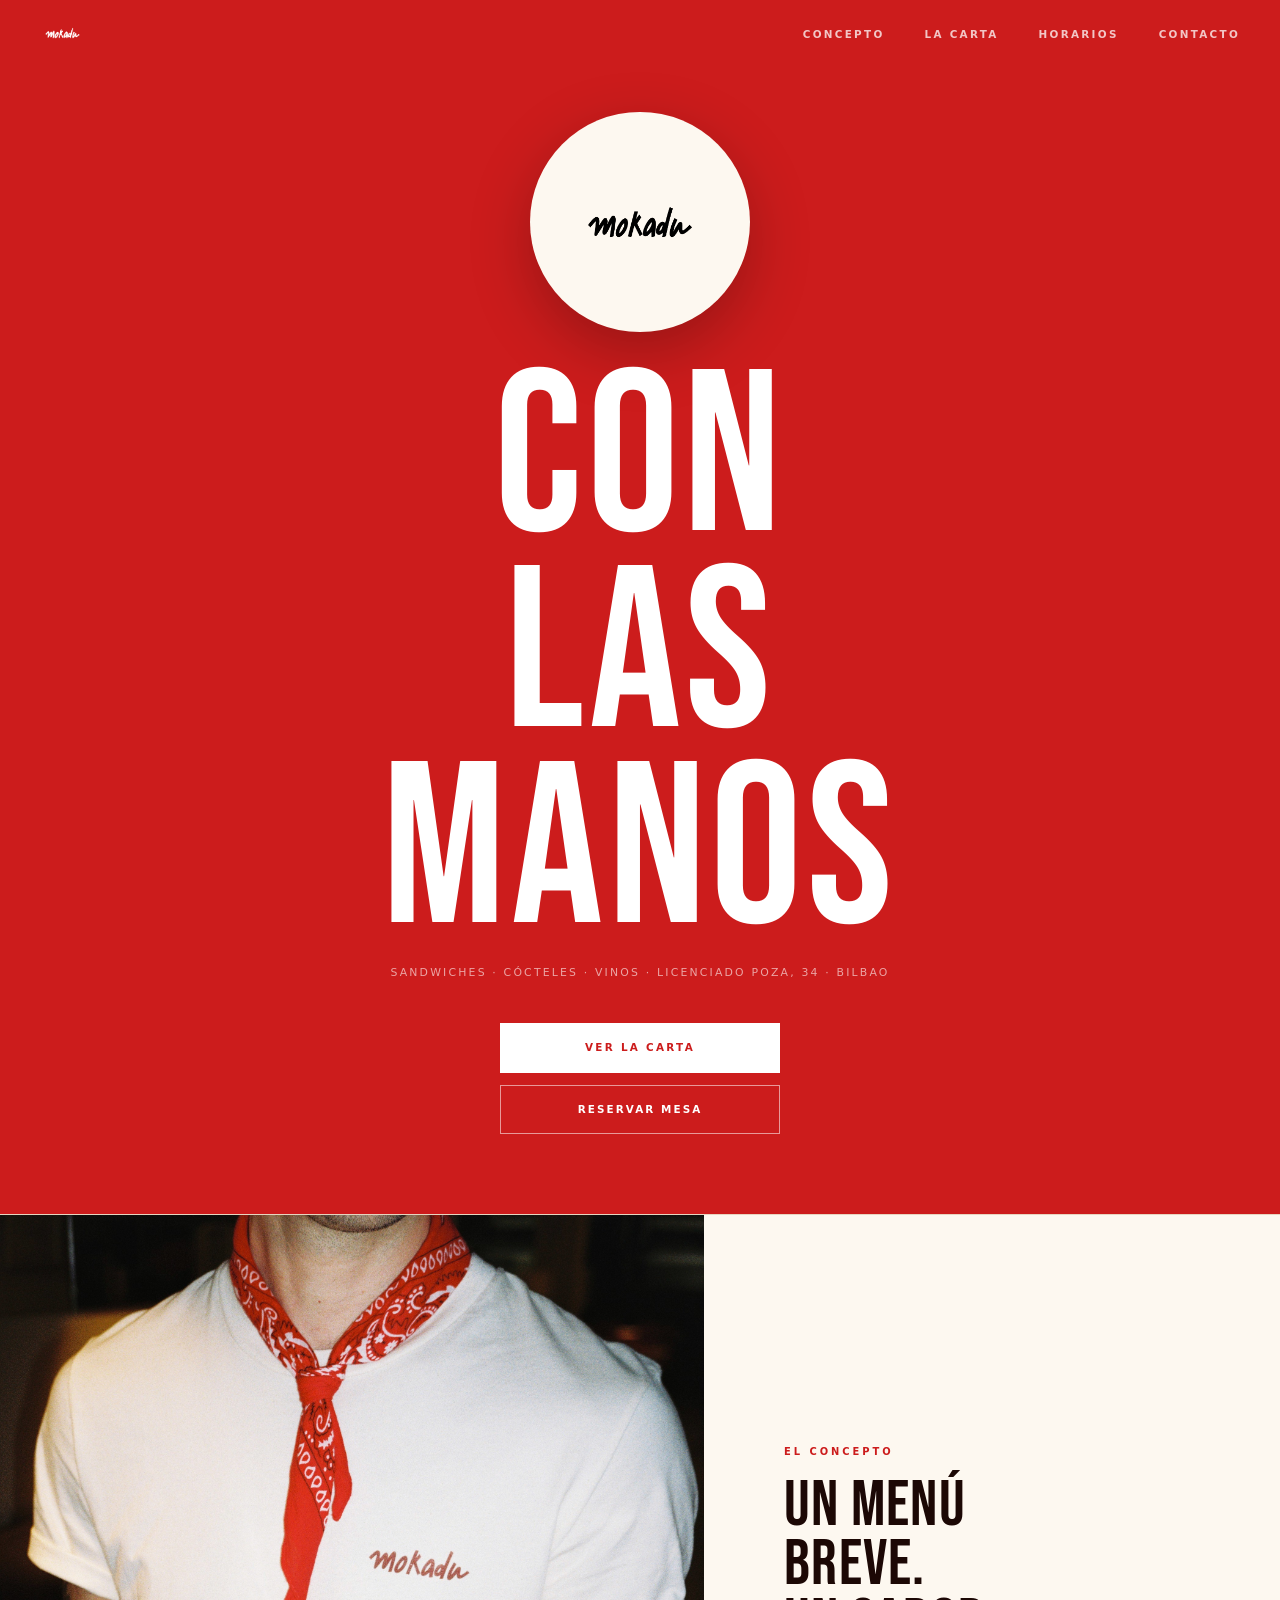
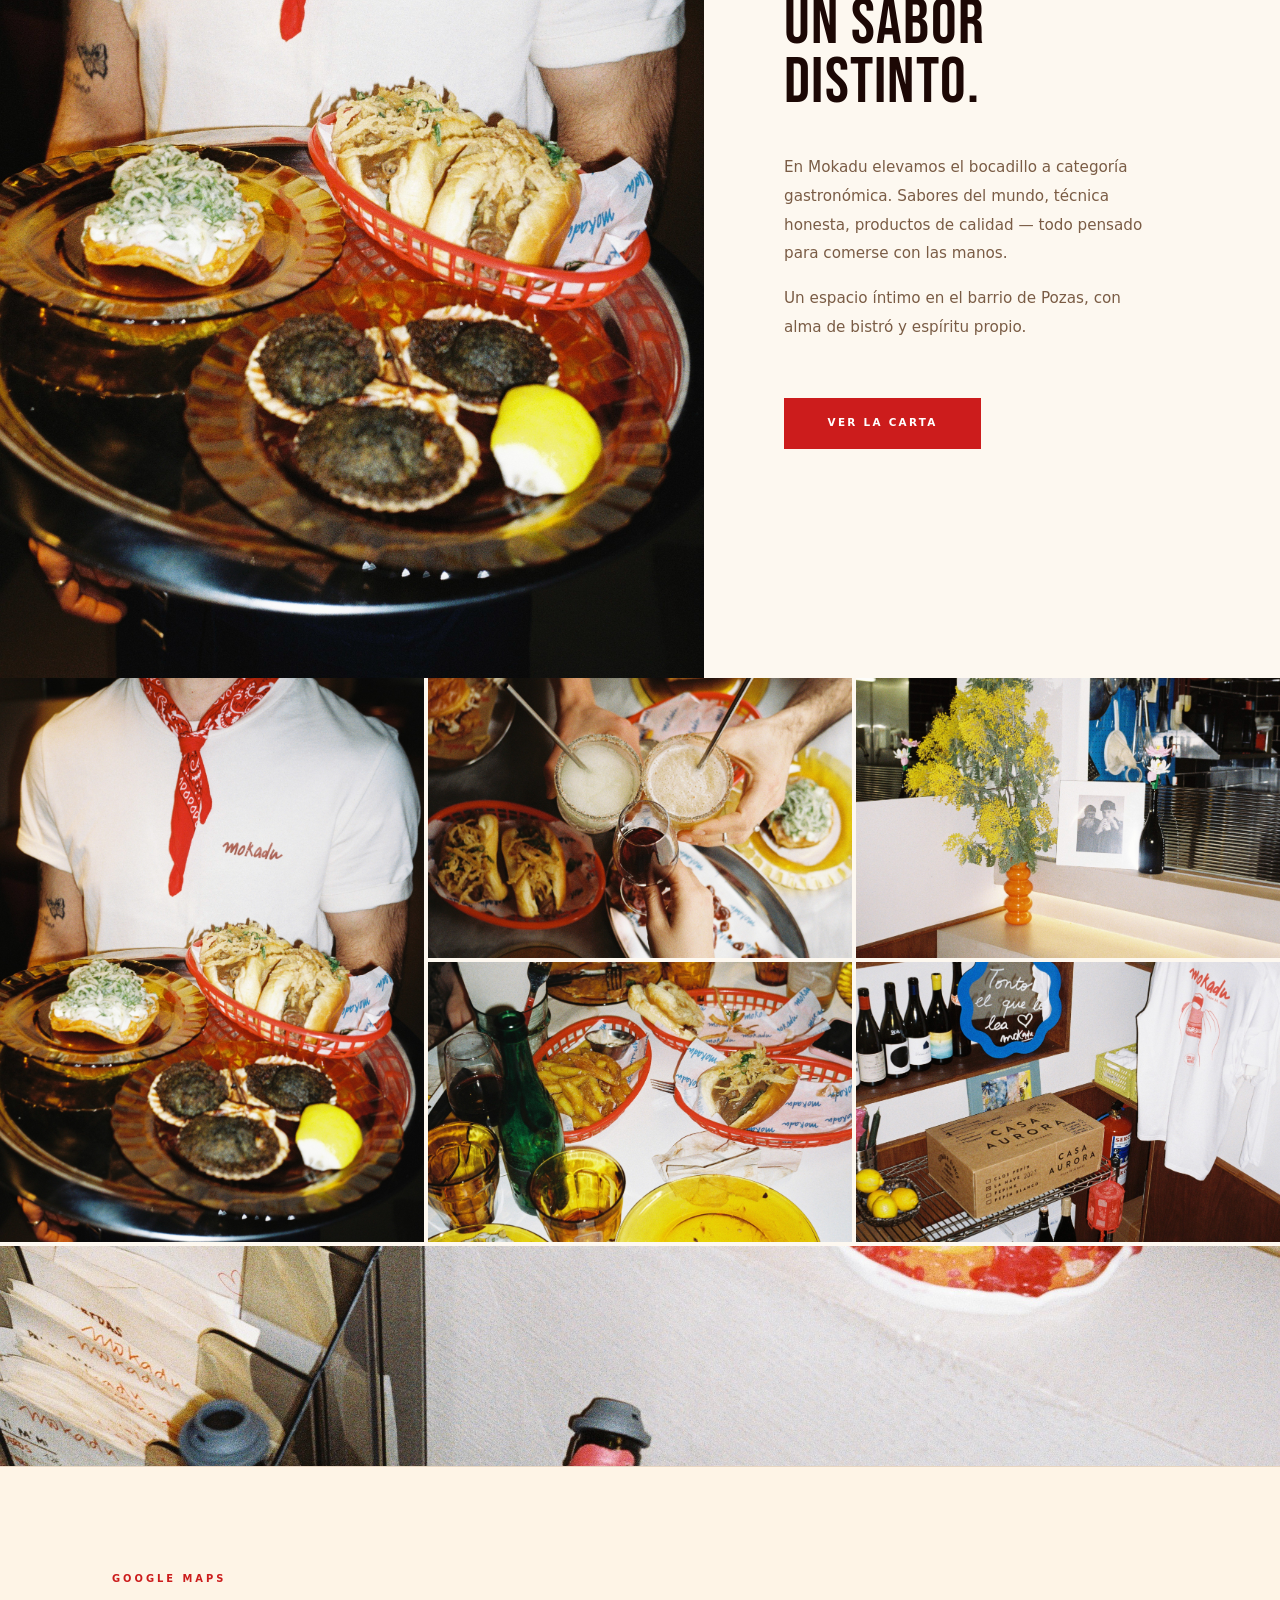
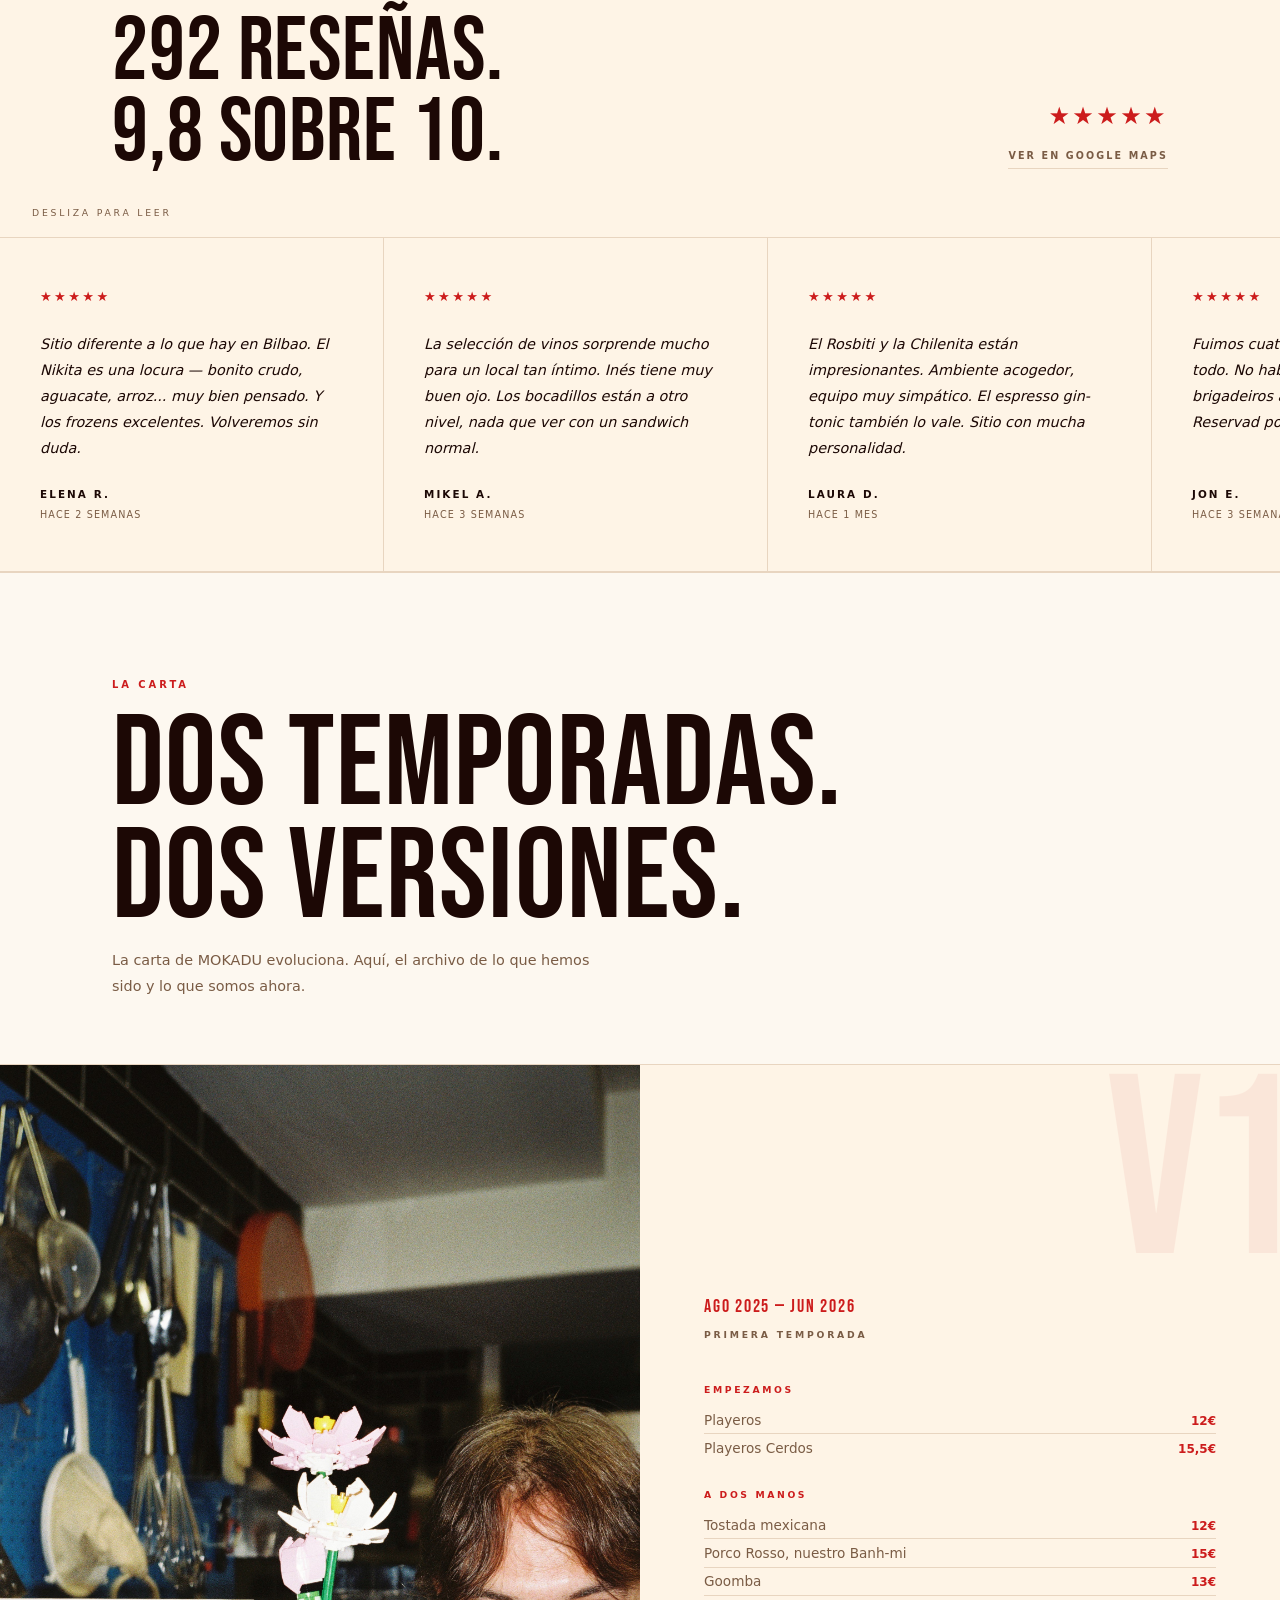
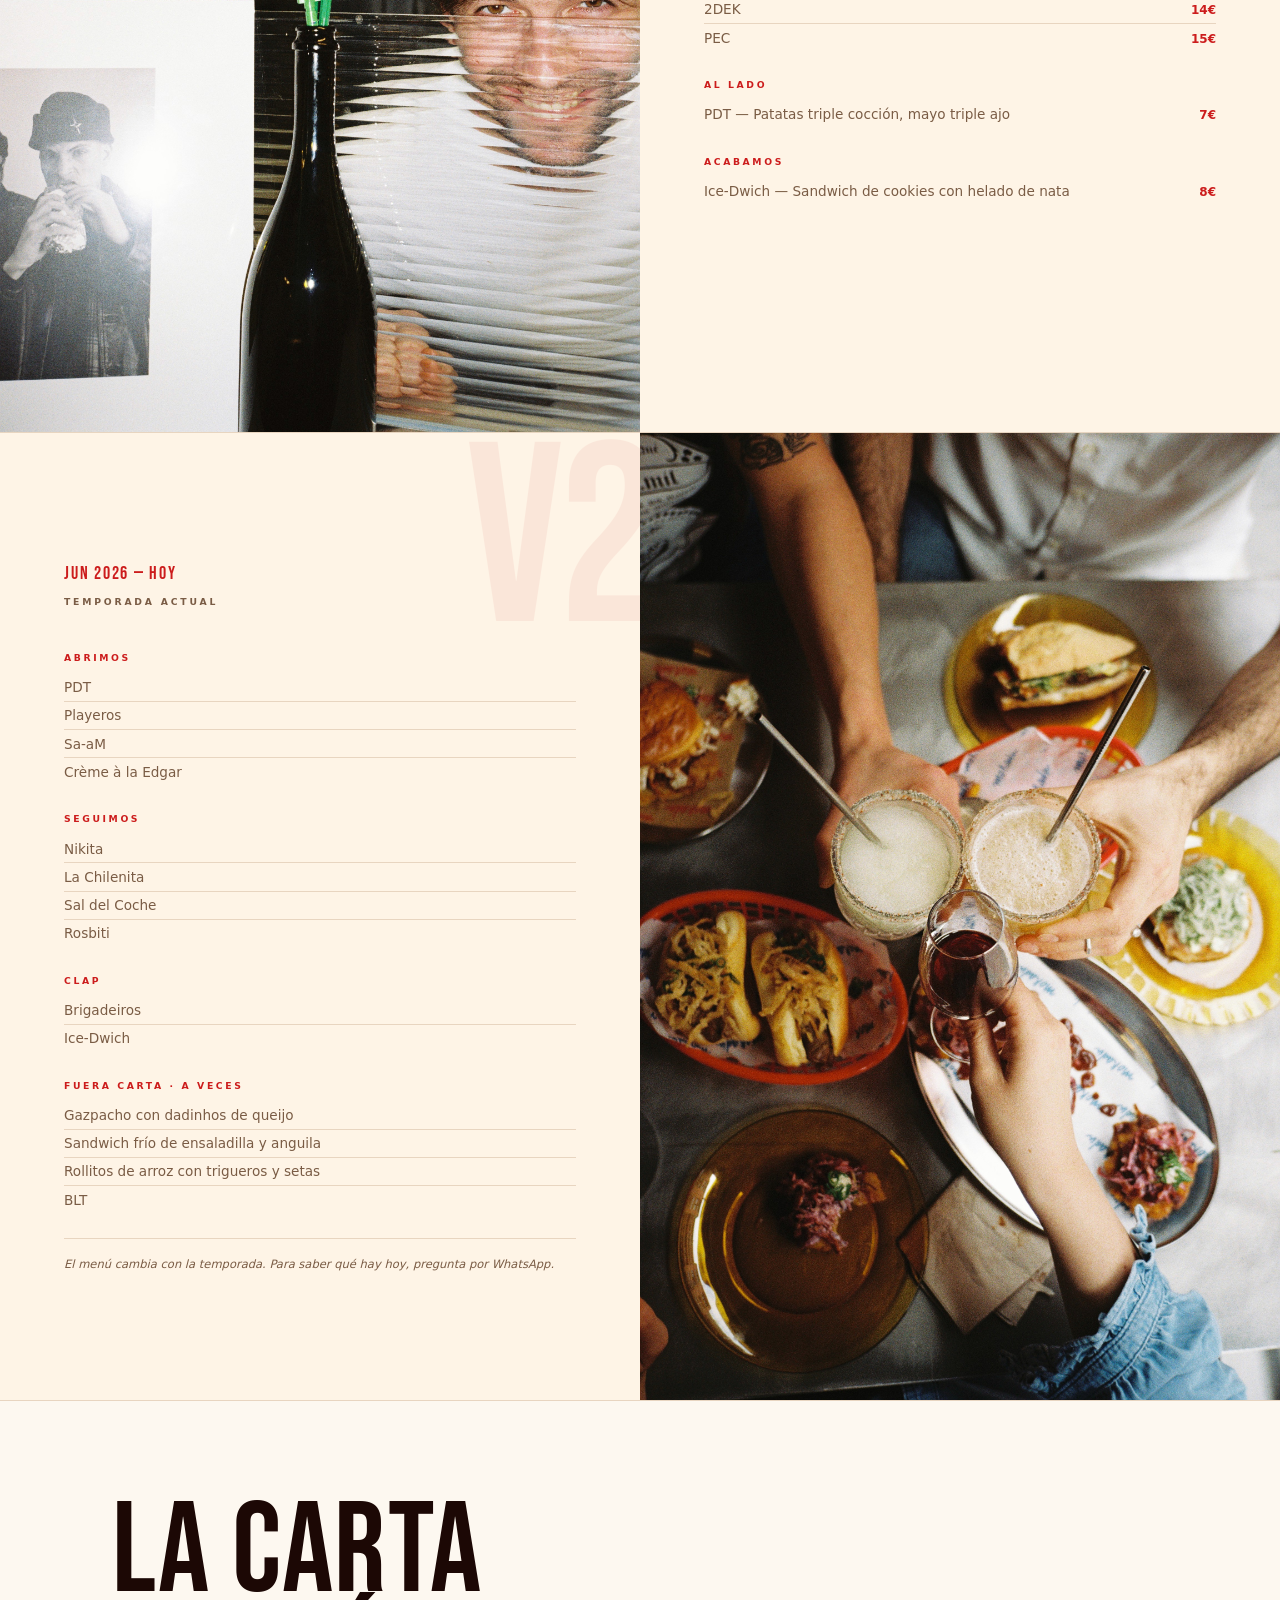
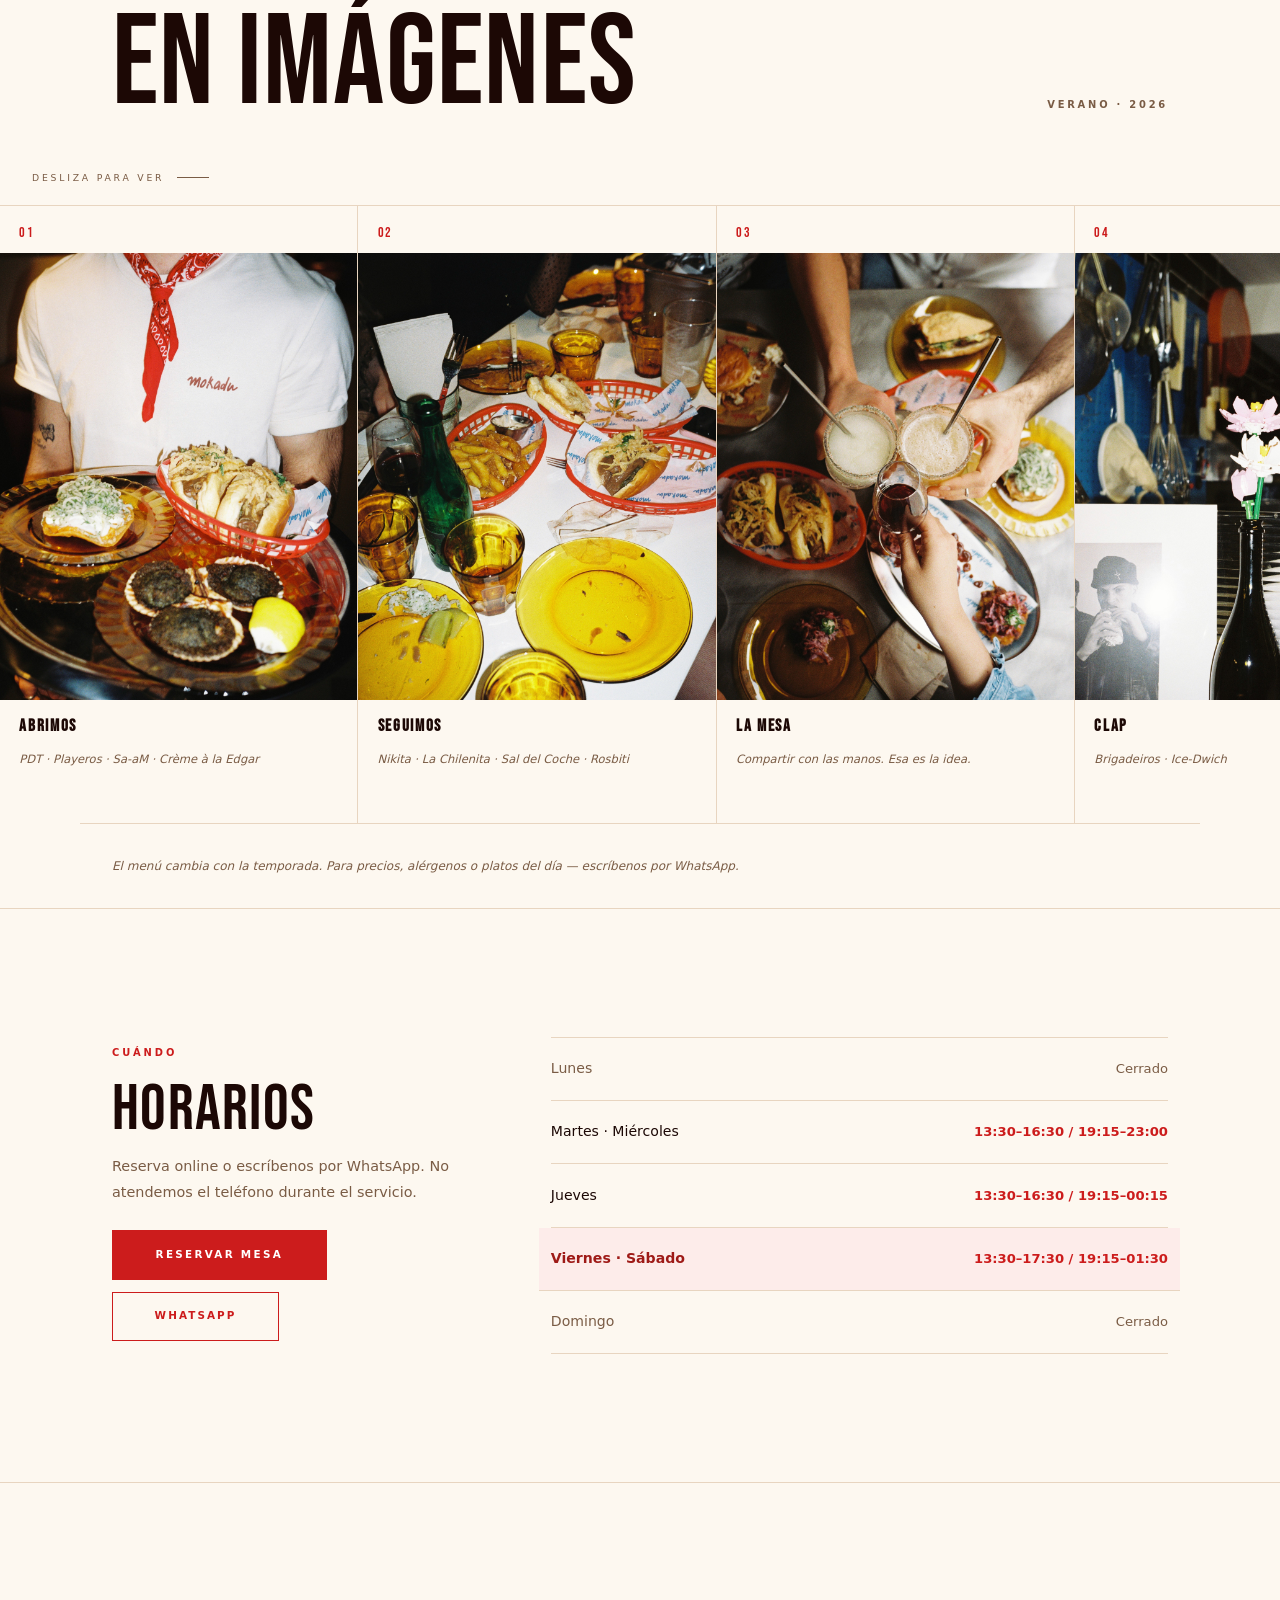
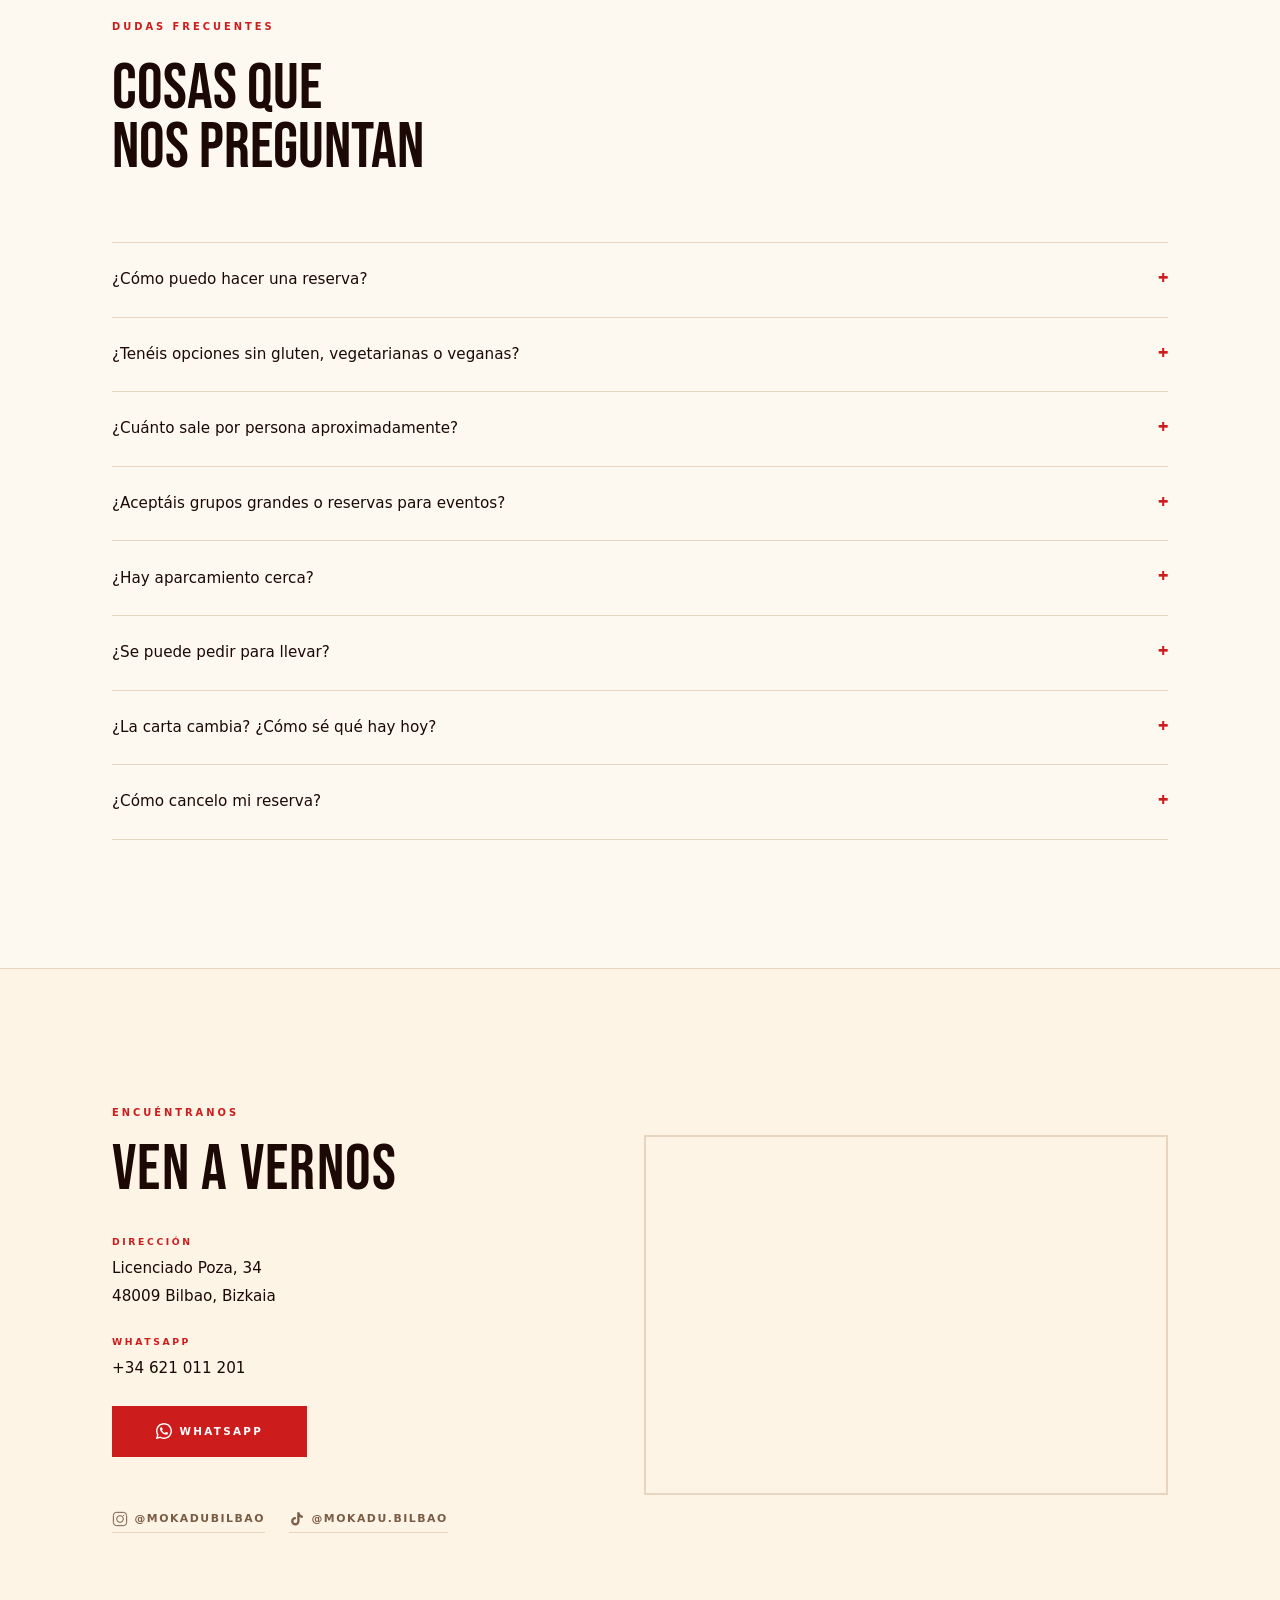
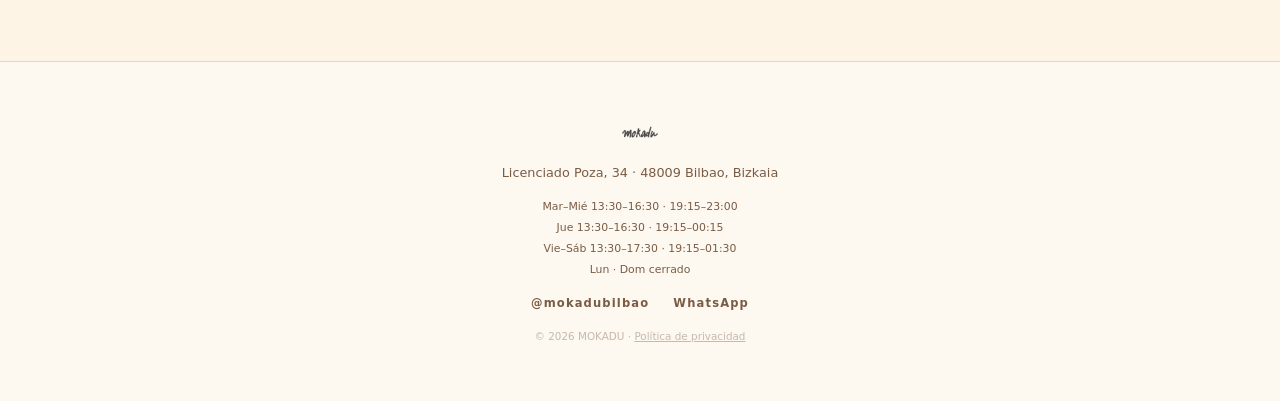
==== commit 83f2867f: "feat: hero rojo con tipografía masiva y animación GSAP - fondo hero rojo (#cc1c1c), logo en círculo " ====
--- a/index.full.html
+++ b/index.full.html
@@ -40,7 +40,7 @@
       <div class="hero-logo-circle" aria-label="MOKADU">
         <img src="img/logo-negro.png" alt="MOKADU">
       </div>
-      <p class="hero-tagline">Con las manos</p>
+      <h1 class="hero-tagline">Con las manos</h1>
       <p class="hero-sub">Sandwiches · Cócteles · Vinos · Licenciado Poza, 34 · Bilbao</p>
       <div class="hero-btns">
         <a href="#historia" class="btn-primary">Ver la carta</a>
@@ -489,6 +489,7 @@
     </div>
   </footer>
 
+  <script src="https://cdnjs.cloudflare.com/ajax/libs/gsap/3.12.2/gsap.min.js"></script>
   <script src="js/main.js"></script>
 </body>
 </html>
--- a/css/style.css
+++ b/css/style.css
@@ -139,6 +139,12 @@
 }
 .nav-links a:hover { color: var(--red); }
 
+/* nav sobre hero rojo — blanco */
+#nav:not(.scrolled) .nav-links a { color: rgba(255,255,255,0.75); }
+#nav:not(.scrolled) .nav-links a:hover { color: #fff; }
+#nav:not(.scrolled) .nav-logo-img { filter: brightness(0) invert(1); }
+#nav:not(.scrolled) .nav-toggle span { background: #fff; }
+
 .nav-toggle {
   display: none;
   flex-direction: column;
@@ -169,52 +175,49 @@
   justify-content: center;
   text-align: center;
   padding: 7rem 2rem 5rem;
+  background: var(--red);
+}
+
+.hero-content { max-width: 600px; }
+
+.hero-logo-circle {
+  width: clamp(140px, 22vw, 220px);
+  height: clamp(140px, 22vw, 220px);
+  border-radius: 50%;
   background: var(--bg);
-}
-
-.hero-content { max-width: 600px; }
-
-.hero-logo-circle {
-  width: clamp(180px, 28vw, 280px);
-  height: clamp(180px, 28vw, 280px);
-  border-radius: 50%;
-  background: var(--red);
   display: flex;
   align-items: center;
   justify-content: center;
-  margin: 0 auto 2.2rem;
-  box-shadow: 0 16px 48px rgba(204,28,28,0.22);
+  margin: 0 auto 2rem;
+  box-shadow: 0 20px 60px rgba(0,0,0,0.25);
   opacity: 0;
-  animation: scaleIn 0.8s var(--ease) 0.2s forwards;
-  padding: 2.2rem;
+  padding: 1.8rem;
 }
 
 .hero-logo-circle img {
   width: 85%;
   height: auto;
-  filter: brightness(0) invert(1);
 }
 
 .hero-tagline {
   font-family: var(--display);
-  font-size: clamp(1.6rem, 3.5vw, 2.4rem);
+  font-size: clamp(5rem, 18vw, 15rem);
   font-weight: 400;
-  letter-spacing: 0.06em;
-  color: var(--fg);
-  text-transform: uppercase;
-  margin-bottom: 0.5rem;
+  letter-spacing: 0.02em;
+  color: #fff;
+  text-transform: uppercase;
+  margin-bottom: 0.8rem;
+  line-height: 0.85;
   opacity: 0;
-  animation: fadeUp 0.9s var(--ease) 0.65s forwards;
 }
 
 .hero-sub {
   font-size: 0.68rem;
   letter-spacing: 0.2em;
   text-transform: uppercase;
-  color: var(--fg-muted);
+  color: rgba(255,255,255,0.6);
   margin-bottom: 2.5rem;
   opacity: 0;
-  animation: fadeUp 0.9s var(--ease) 0.8s forwards;
   font-family: var(--sans);
 }
 
@@ -231,8 +234,6 @@
   border: 2px solid var(--red);
   transition: background 0.3s, color 0.3s;
   font-family: var(--sans);
-  opacity: 0;
-  animation: fadeUp 0.9s var(--ease) 0.95s forwards;
 }
 .btn-primary:hover { background: transparent; color: var(--red); }
 
@@ -258,16 +259,33 @@
   align-items: center;
   gap: 0.75rem;
   opacity: 0;
-  animation: fadeUp 0.9s var(--ease) 0.95s forwards;
 }
 
 .hero-btns .btn-primary,
 .hero-btns .btn-secondary {
-  animation: none;
   opacity: 1;
   width: 100%;
   max-width: 280px;
   text-align: center;
+}
+.hero-btns .btn-primary {
+  background: #fff;
+  color: var(--red);
+  border-color: #fff;
+}
+.hero-btns .btn-primary:hover {
+  background: transparent;
+  color: #fff;
+  border-color: #fff;
+}
+.hero-btns .btn-secondary {
+  color: #fff;
+  border-color: rgba(255,255,255,0.55);
+}
+.hero-btns .btn-secondary:hover {
+  background: #fff;
+  color: var(--red);
+  border-color: #fff;
 }
 
 @keyframes fadeUp {
